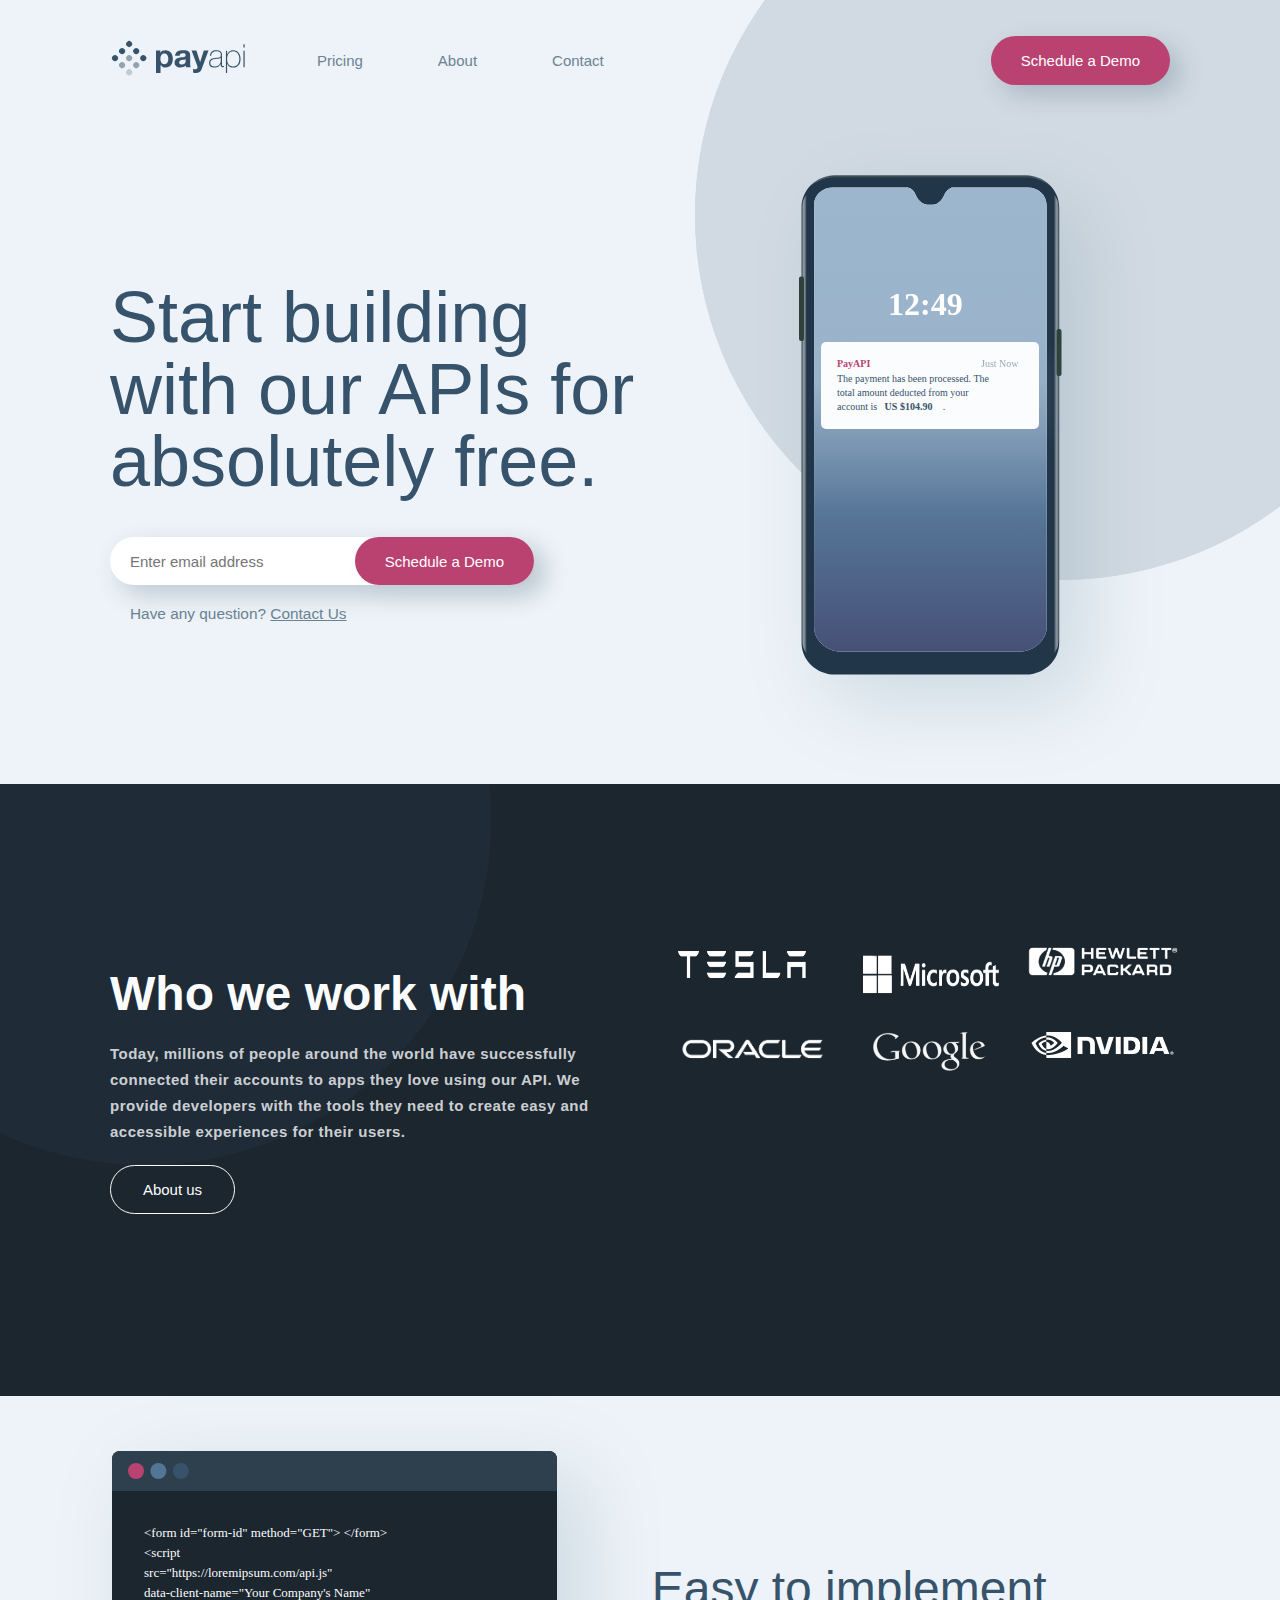
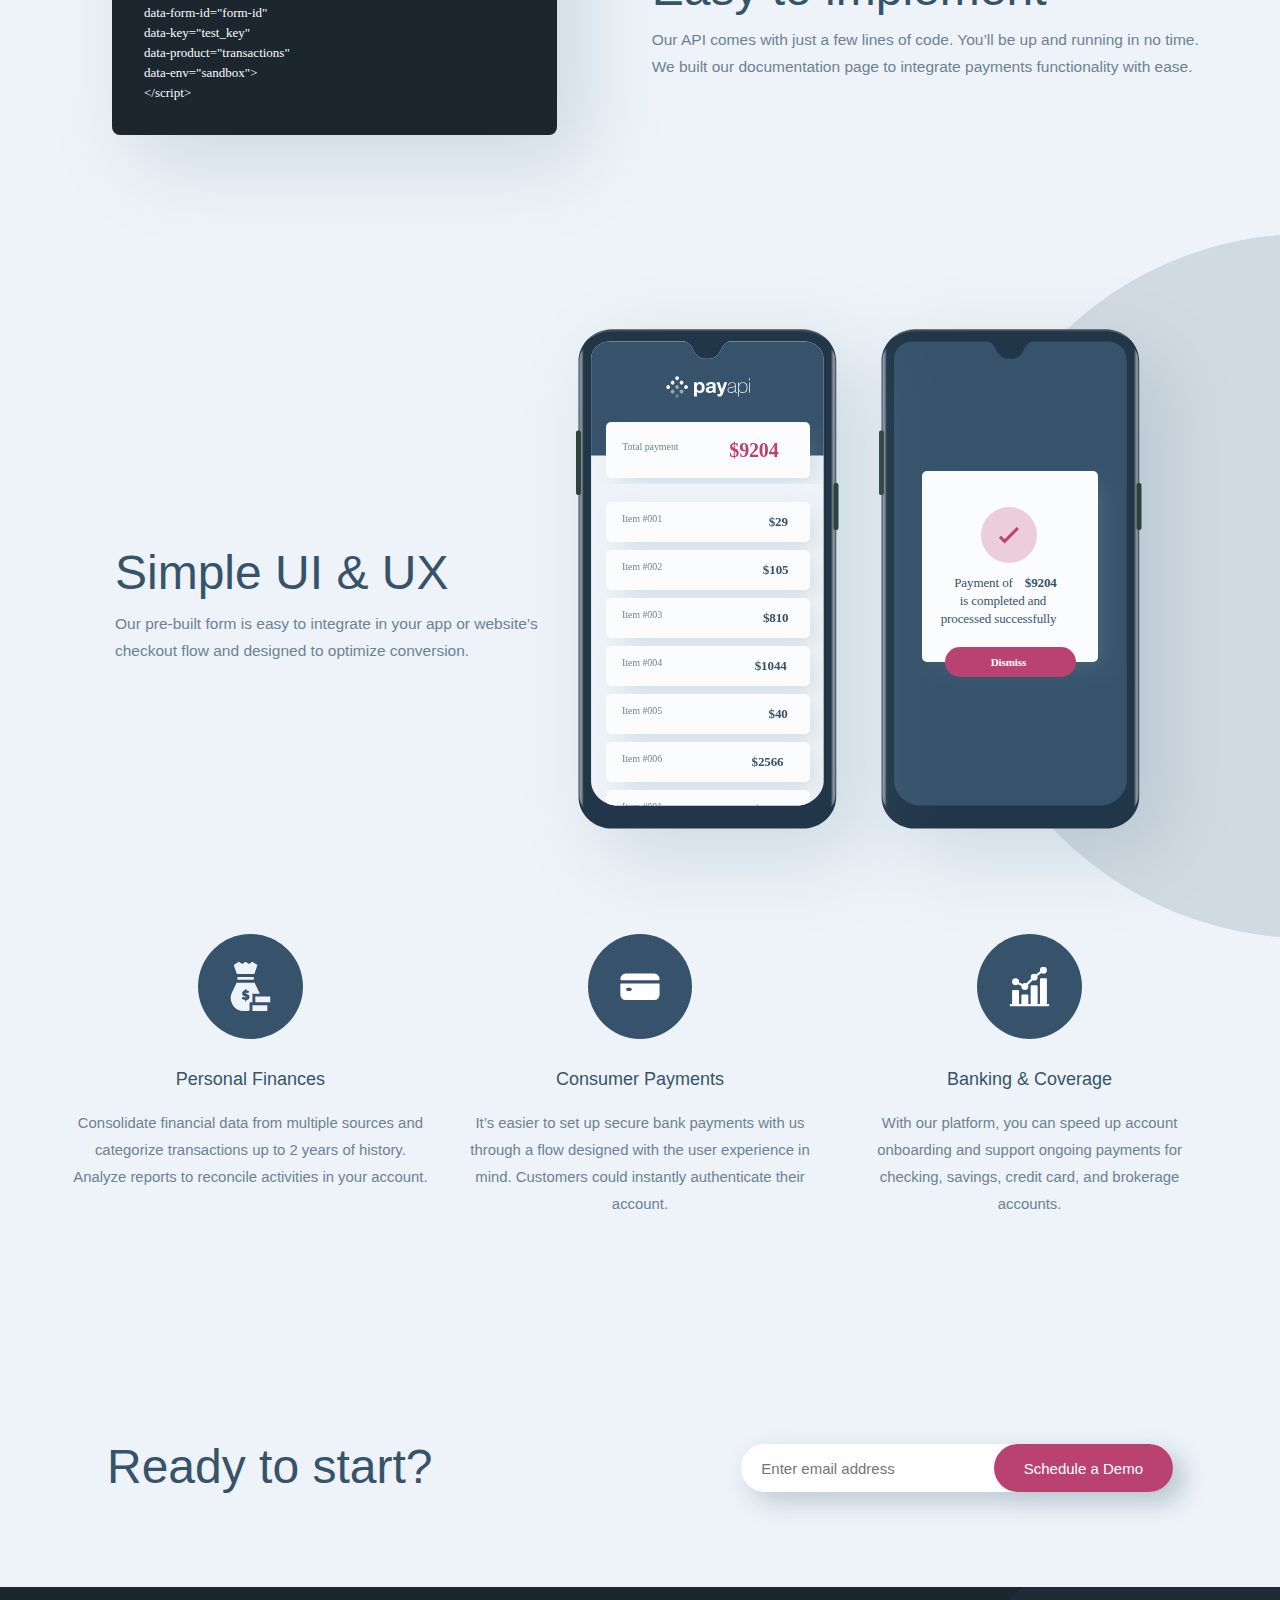
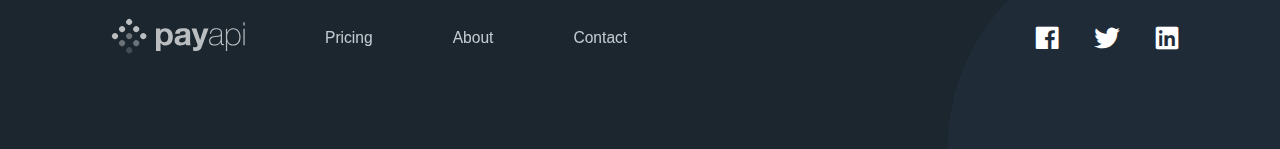
==== index.html @ f2920b6e "first commit" ====
<!DOCTYPE html>
<html lang="en">

<head>
    <meta charset="UTF-8">
    <meta http-equiv="X-UA-Compatible" content="IE=edge">
    <meta name="viewport" content="width=device-width, initial-scale=1.0">
    <title>PayApi</title>
    <link rel="stylesheet" href="./css/style.css">
    <link rel="stylesheet" href="./fonts/remixicon.css">
</head>

<body>

    <div class="page">

        <div class="over">
            <div id="overlay" class="overlay">
            </div>
        </div>
        <div class="s-hold">
            <div class="svg">
                <img src="./images/bg-pattern-circle.svg" alt="circle">
            </div>
        </div>


        <!-- ============================ -->
        <!-- ======= Mobile- nav ======== -->
        <!-- ============================ -->
        <div class="mobile-nav">
            <div class="logo">
                <a href="#a"><img src="./images/logo.svg" alt="logo"></a>
            </div>
            <i id="s-menu" class="ri ri-menu-line"></i>
        </div>

        <!-- ======= Side-bar ======== -->
        <div id="sbar" class="side-bar">
            <div class="s-hold">
                <div class="svg">
                    <img src="./images/bg-pattern-circle.svg" alt="circle">
                </div>
            </div>
            <div class="close">
                <i id="hide-menu" class="ri-close-line xx"></i>
            </div>
            <hr>
            <ul>
                <a href="./pricing.html">
                    <li>Pricing</li>
                </a>
                <a href="#a">
                    <li>About</li>
                </a>
                <a href="#a">
                    <li>Contact</li>
                </a>
            </ul>
            <div class="btn">
                <button>Schedule a Demo</button>
            </div>
        </div>


        <!-- ============================= -->
        <!-- ======= Desktop-nav  ======== -->
        <!-- ============================= -->
        <nav>
            <div class="nav-left">
                <div class="logo">
                    <a href="#a"><img src="./images/logo.svg" alt="logo"></a>
                </div>
                <ul>
                    <a href="./pricing.html">
                        <li>Pricing</li>
                    </a>
                    <a href="./about us.html">
                        <li>About</li>
                    </a>
                    <a href="#a">
                        <li>Contact</li>
                    </a>
                </ul>
            </div>
            <div class="nav-right">
                <button>Schedule a Demo</button>
            </div>
        </nav>


        <!-- ===================== -->
        <!-- ======= Hero ======== -->
        <!-- ===================== -->
        <div class="hero">
            <div class="hero-left">
                <h4>
                    Start building with our APIs for absolutely free.
                </h4>
                <div class="bottom">
                    <input type="email" placeholder="Enter email address">
                    <button>Schedule a Demo</button>
                </div>
                <div class="qq">
                    <p>Have any question? <a href="#a"><span>Contact Us</span></a></p>
                </div>
            </div>
            <div class="hero-right">
                <img src="./images/illustration-phone-mockup.svg" alt="">
            </div>
        </div>


        <!-- ======================== -->
        <!-- ======== Banner ======== -->
        <!-- ======================== -->
        <div class="banner">
            <img class="img" src="./images/bg-pattern-circle.svg" alt="circle">
            <div class="ban">
                <!-- ======== Banner-Left ======= -->
                <div class="banner-left">
                    <div class="text-hold">
                        <h3>Who we work with</h3>
                        <p>Today, millions of people around the world have successfully
                            connected their accounts to apps they love using our API. We
                            provide developers with the tools they need to create easy and
                            accessible experiences for their users.
                        </p>
                    </div>
                    <button>About us</button>
                </div>
                <!-- ====== Banner-Right ====== -->
                <div class="banner-right">
                    <div class="brands">
                        <div class="item">
                            <img class="tes" src="./images/tesla-9-logo-black-and-white.png" alt="">
                        </div>
                        <div class="item">
                            <img class="micro" src="./images/logo_microsoft_weiss.png" alt="">
                        </div>
                        <div class="item">
                            <img class="hp" src="./images/hp.png" width="100%" alt="">
                        </div>
                        <div class="item">
                            <img src="./images/oracle-logo.png" width="100%" alt="">
                        </div>
                        <div class="item">
                            <img class="google" src="./images/Transparent_google_logo_(2011-2015).png" alt="">
                        </div>
                        <div class="item">
                            <img class="niv" src="./images/nvidia-transparente-1.png" width="100%" alt="">
                        </div>
                    </div>
                </div>
            </div>
        </div>


        <!-- ===================== -->
        <!-- ======= Using ======= -->
        <!-- ===================== -->
        <div class="using">
            <div class="using-left">
                <img src="./images/illustration-easy-to-implement.svg" alt="">
            </div>
            <div class="using-right">
                <h1>Easy to implement</h1>
                <p>
                    Our API comes with just a few lines of code. You’ll be up and
                    running in no time. We built our documentation page to integrate
                    payments functionality with ease.
                </p>
            </div>
        </div>


        <!-- ======================= -->
        <!-- ======= Using2 ======== -->
        <!-- ======================= -->
        <div class="using2">
            <div class="flex">
                <div class="using-left">
                    <h1>Simple UI & UX</h1>
                    <p>
                        Our pre-built form is easy to integrate in your app or website’s checkout flow and designed to
                        optimize conversion.
                    </p>
                </div>
                <div class="using-right">
                    <img src="./images/illustration-simple-ui.svg" alt="">
                </div>
            </div>
            <img class="ssvg" src="./images/bg-pattern-circle.svg" alt="">
        </div>


        <!-- ========================== -->
        <!-- ========= Offers ========= -->
        <!-- ========================== -->
        <div class="offers">
            <div class="items">
                <div class="img-hold">
                    <img src="./images/icon-personal-finances.svg" alt="">
                </div>
                <div class="text-hold">
                    <h4>Personal Finances</h4>
                    <p>Consolidate financial data from multiple sources and categorize transactions up to 2 years of
                        history. Analyze reports to reconcile activities in your account.</p>
                </div>
            </div>
            <div class="items">
                <div class="img-hold">
                    <img src="./images/icon-consumer-payments.svg" alt="">
                </div>
                <div class="text-hold">
                    <h4>Consumer Payments</h4>
                    <p>It’s easier to set up secure bank payments with us through a flow designed with the user
                        experience in mind. Customers could instantly authenticate their account.</p>
                </div>
            </div>
            <div class="items">
                <div class="img-hold">
                    <img src="./images/icon-banking-and-coverage.svg" alt="">
                </div>
                <div class="text-hold">
                    <h4>Banking & Coverage</h4>
                    <p>With our platform, you can speed up account onboarding and support ongoing payments for checking,
                        savings, credit card, and brokerage accounts.</p>
                </div>
            </div>
        </div>


        <!-- ========================== -->
        <!-- ========= Botom ========= -->
        <!-- ========================== -->
        <div class="botom">
            <div class="items1">
                <h1>Ready to start?</h1>
            </div>
            <div class="items2">
                <div class="bottom">
                    <input type="email" placeholder="Enter email address">
                    <button>Schedule a Demo</button>
                </div>
            </div>
        </div>


        <!-- ========================== -->
        <!-- ========= Footer ========= -->
        <!-- ========================== -->
        <footer>
            <div class="flex">
                <div class="footer-left">
                    <div class="logo">
                        <a href="#a"><img src="./images/logo.svg" alt="logo"></a>
                    </div>
                    <ul>
                        <a href="#a">
                            <li>Pricing</li>
                        </a>
                        <a href="#a">
                            <li>About</li>
                        </a>
                        <a href="#a">
                            <li>Contact</li>
                        </a>
                    </ul>
                </div>
                <div class="footer-right">
                    <i class="ri-facebook-box-fill"></i>
                    <i class="ri-twitter-fill"></i>
                    <i class="ri-linkedin-box-fill"></i>
                </div>
            </div>
            <img class="sssvg" src="./images/bg-pattern-circle.svg" alt="">
        </footer>
    </div>

    <script src="./js/script.js"></script>
</body>

</html>
---- css/style.css ----
@font-face {
    font-family: 'Poppins-Regular.ttf';
    src: url(../google_fonts/Poppins-Regular.ttf);
}

*{
    margin: 0;
    padding: 0;
    box-sizing: border-box;
}

body{
    background-color: #EDF3F8;
}
.page{
    overflow: hidden;
}

/* ======================== */
/* ========== Nav ========= */
/* ======================== */
nav{
    background: transparent;
    height: 7vh;
    width: 100%;
    display: flex;
    justify-content: space-between;
    align-items: center;
    padding: 60px 110px;
}
nav .nav-left{
    display: flex;
    gap: 4.5em;
    align-items: center;
}
nav .nav-left ul{
    display: flex;
    gap: 5em;
    align-items: center;
    list-style: none;
    font-family: sans-serif;
    font-size: 15px;
    font-weight: 400;
}
nav .nav-left ul a{
    text-decoration: none;
    color: #6c8294;
}
nav .nav-left ul a:hover{
    color: #36536b;
}
nav .nav-right button{
    width: 100%;
    padding: 16px 30px;
    font-family: Arial;
    font-size: 15px;
    font-weight: 400;
    color: white;
    background-color: #ba4270;
    border: 0;
    outline: 0;
    border-radius: 50px;
    box-shadow: 10px 10px 25px rgba(54, 83, 107, .25);
}
nav .nav-right button:hover{
    background: #da6d97;
}
.s-hold{
    overflow: hidden;
    width: 100%;
    height: auto;
    position: absolute;
    z-index: -1;
    right: 0;
}
.svg{
    z-index: -1;
    right: 0;
    display: flex;
    justify-content: center;
}
.svg img{
    width: 57%;
    position: relative;
    top: -150px;
    right: -420px;
}


/* ======================== */
/* ========= Hero ========= */
/* ======================== */
.hero{
    padding: 0px 110px;
    display: flex;
    justify-content: space-between;
    align-items: center;
}
.hero-left{
    width: 50%;
}
.hero-left h4{
    font-family: sans-serif;
    font-size: 72px;
    line-height: 72px;
    font-weight: 400;
    color: #36536b;
}
.hero-left .bottom{
    width: 80%;
    position: relative;
    margin-top: 40px;
    margin-bottom: 20px;
} 
.hero-left .bottom input{
    width: 100%;
    padding: 15.5px;
    padding-left: 20px;
    border-radius: 30px;
    font-size: 15px;
    outline: 0;
    border: 0;
    color: #36536b;
    box-shadow: 10px 10px 25px rgba(54, 83, 107, .25);
}
.hero-left .bottom button{
    position: absolute;
    right: 0;
    border-radius: 30px;
    padding: 15.5px 30px;
    font-family: Arial;
    font-size: 15px;
    font-weight: 400;
    color: white;
    background-color: #ba4270;
    border: 0;
    outline: 0;
    border-radius: 50px;
    box-shadow: 10px 10px 25px rgba(54, 83, 107, 0.055);
}
.hero-left .bottom button:hover{
    background: #da6d97;
}
.hero-left p{
    font-family: sans-serif;
    font-size: 15.4px;
    font-weight: 400;
    color: #6c8294;
    margin-left: 20px;
}
.hero-left a{
    color: #6c8294;
}
.hero-left a:hover{
    color: #36536b;
}
.hero-right{
    width: 40%;
}


/* ======================== */
/* ======== Banner ======== */
/* ======================== */
.banner{
    width: 100%;
    height: 68vh;
    background-color: #1b262f;
    margin-bottom: 30px;
    overflow: hidden;
    position: relative;
}
.banner .svg2{
    z-index: -1;
    left: 0;
    width: 100%;
    height: 100%;
}
.banner  .img{
    width: 54%;
    position: absolute;
    z-index: 3;
    top: -310px;
    left: -200px;
}
.ban{
    z-index: 999;
    width: 100%;
    height: 68vh;
    display: flex;
    justify-content: space-between;
}
.ban .banner-left{
    width: 47%;
    height: 100%;
    display: flex;
    flex-direction: column;
    justify-content: center;
    padding-left: 110px;
    position: relative;
    z-index: 10;
}
.ban .banner-left h3{
    font-size: 48px;
    font-weight: 700;
    color: #fbfcfe;
    font-family: sans-serif;
    margin-bottom: 20px;
}
.ban .banner-left p {
    font-family: sans-serif;
    font-weight: 550;
    font-size: 15px;
    color: #fbfcfecc;
    line-height: 26px;
    letter-spacing: 0.5px;
    margin-bottom: 20px;
}
.ban .banner-left button{
    padding: 15px 24px;
    width: 125px;
    border: 0;
    outline: 0;
    border-radius: 50px;
    background: transparent;
    border: 1px solid  #fbfcfe;
    font-family: Arial;
    font-size: 15px;
    font-weight: 400;
    color: #fbfcfe;
}
.ban .banner-left button:hover{
    background-color: #fbfcfe;
    color: black;
}
.banner-right{
    width: 47%;
    height: 100%;
    padding-right: 100px;
    padding-top: 160px;
}
.banner-right .brands{
    height: auto;
    width: 100%;
    display: flex;
    flex-wrap: wrap;
    gap: 1.5em;
}
.banner-right .brands .item{
    width: 30%;
    height: 6vh;
    margin-bottom: 10px;
    overflow: hidden;
    pointer-events: none;
}
.tes{
    width:  85%;
    height: 50%;
    margin-top: 7px;
}
.micro{
    margin-top: -20px;
    margin-left: -5px;
    width: 110%;
    height: 190%;
}
.google{
    margin-left: 20px;
    width: 75%;
}
.niv{
    margin-top: -23px;
}
.hp{
    margin-top: 2px;
}


/* ======================== */
/* ======== Using ========= */
/* ======================== */
.using{
    width: 100%;
    height: auto;
    padding: 0px 57px;
    display: flex;
    justify-content: space-between;
    margin-top: -30px;
}
.using-left{
    width: 47%;
}
.using-right{
    width: 49%;
    display: flex;
    flex-direction: column;
    justify-content: center;
    align-items: flex-start;
}
.using-right h1{
    font-family: sans-serif;
    font-size: 48px;
    font-weight: 350;
    color: #36536b;
    margin-bottom: 10px;
}
.using-right p{
    font-family: sans-serif;
    font-size: 15.5px;
    font-weight: 400;
    color: #6c8294;
    line-height: 27px;
}


/* ======================== */
/* ======== Using2 ======== */
/* ======================== */
.using2{
    width: 100%;
    height: auto;
    padding: 0px 57px;
    padding-right: 120px;
    margin-top: 30px;
    position: relative;
    z-index: -3;
}
.using2 .flex{
    display: flex;
    justify-content: space-between;
}
.using2 .using-right{
    width: 55%;
}
.using2 .using-left{
    width: 45%;
    padding-left:58px;
    display: flex;
    flex-direction: column;
    justify-content: center;
    align-items: flex-start;
}
.using2 .using-left h1{
    font-family: sans-serif;
    font-size: 48px;
    font-weight: 350;
    color: #36536b;
    margin-bottom: 10px;
}
.using2 .using-left p{
    font-family: sans-serif;
    font-size: 15.5px;
    font-weight: 400;
    color: #6c8294;
    line-height: 27px;
}
.using2 .using-right img{
    position: relative;
    left: -30px;
}
.ssvg{
    position: absolute;
    z-index:-2;
    width: 55%;
    top: -40px;
    right: -380px;
    overflow: hidden;
}


/* ======================== */
/* ======== Offers ======== */
/* ======================== */
.offers{
    width: 100%;
    display: flex;
    justify-content: space-between;
    height: auto;
    padding-left: 70px;
    padding-right: 70px;
    gap: 1.8em;
}
.offers .items{
    width: 40%;
    height: 50vh;
}
.offers .items .img-hold{
    width: 100%;
    display: flex;
    justify-content: center;
}
.offers .items .img-hold img{
    width: 29%;
}
.offers .items .text-hold{
    text-align: center;
    margin-top: 30px;
}
.offers .items .text-hold h4{
    font-family: sans-serif;
    font-size: 18px;
    font-weight: 400;
    color: #36536b;
    margin-bottom: 20px;
}
.offers .items .text-hold p{
    font-family: sans-serif;
    font-size: 14.9px;
    font-weight: 500;
    line-height: 27px;
    color: #6c8294;
}


/* ======================== */
/* ======== Botom ========= */
/* ======================== */
.botom{
    width: 100%;
    padding: 20px 107px;
    height: auto;
    display: flex;
    justify-content: space-between;
}
.botom .items1{
    padding-top: 35px;
    width: 45%;
}
.botom .items2{
    display: flex;
    justify-content: right;
    width: 45%;
}
.botom .items1 h1{
    font-family: sans-serif;
    font-size: 48px;
    font-weight: 350;
    color: #36536b;
}

.botom .bottom input{
    width: 100%;
    padding: 15.5px;
    padding-left: 20px;
    border-radius: 30px;
    font-size: 15px;
    outline: 0;
    border: 0;
    color: #36536b;
    box-shadow: 10px 10px 25px rgba(54, 83, 107, .25);
}
.botom .bottom button{
    position: absolute;
    right: 0;
    padding: 15.5px 30px;
    border-radius: 30px;
    font-family: Arial;
    font-size: 15px;
    font-weight: 400;
    color: white;
    background-color: #ba4270;
    border: 0;
    outline: 0;
    border-radius: 50px;
    box-shadow: 10px 10px 25px rgba(54, 83, 107, 0.055);
}
.botom .bottom button:hover{
    background: #da6d97;
}

.botom .bottom{
    width: 90%;
    position: relative;
    margin-top: 40px;
    margin-bottom: 20px;
} 


/* ======================== */
/* ======== Footer ======== */
/* ======================== */
footer{
    width: 100%;
    height: 18vh;
    background-color: #1b262f;
    margin-top: 55px;
    padding: 30px 110px;
    position: relative;
    overflow: hidden;
}
footer .flex{
    display: flex;
    align-items: center;
    justify-content: space-between;
}
.footer-left{
    display: flex;
    align-items: center;
    gap: 5em;
}
.footer-left ul{
    display: flex;
    list-style: none;
    gap: 5em;
}
.footer-left ul a{
    text-decoration: none;
    color: #EDF3F8;
    opacity: .8;
    font-family: sans-serif;
    font-weight: 400;
    font-size: 15.6px;
}
.footer-left ul a:hover{
    opacity: .99;
}
.footer-left .logo img {
    filter: brightness(800%);
    opacity: .7;
}
.footer-left .logo img:hover{
    opacity: .88;
}
.footer-right{
    width: 30%;
    height: 100%;
    font-size: 30px;
    color: white;
    position: relative;
    z-index: 99;
    left: 180px;
    display: flex;
    gap: 1em;
}
.footer-right i:hover{
    color: #da6d97;
}
footer .sssvg{
    width: 33%;
    position: absolute;
    right: -90px;
    top: -50px;
}
.mobile-nav{
    display: none;
}
.side-bar{
    display: none;
}
.over{
    display: none;
}
.overlay{
    position: absolute;
    z-index: 1000;
    height: 490vh;
    width: 100%;
    background-color: black;
    opacity: 0.2;
}


/* ============================== */
/* ======== pricing css ======== */
/* ============================== */

.pricing .svg img{
    top: -600px;
    right: -520px;
}

.mains-top{
    width: 100%;
    height: 95vh;
    /* background-color: red; */
    margin-top: 10px;
    margin-bottom: 20px;
}
.mains-top .wraps{
    /* background-color: yellow; */
    width: 82.5%;
    height: 100vh;
    margin: auto;
}
.mains-top .wraps .text-hold{
    text-align: center;
    padding-top: 20px;
    line-height: 40px;
}
.mains-top .wraps .text-hold p{
    font-family: 'Poppins-Regular.ttf';
    font-weight: 600;
}
.mains-top .wraps .text-hold h3{
    font-family: 'Poppins-Regular.ttf';
    font-size: 35px;
    color: #344857;
    font-weight: 300;
}
.mains-top .wraps .item-hold{
    /* background-color: green; */
    width: 100%;
    height: 60vh;
    margin-top: 60px;
    display: flex;
    flex-wrap: wrap;
    gap: 1em;
    justify-content: space-between;
}
.mains-top .wraps .item-hold .item{
    /* background-color: yellow; */
    width: 22%;
    height: 46%;
    margin-bottom: 30px;
}
.mains-top .wraps .item-hold .item .top{
    /* background-color: #6e96b6; */
    width: 100%;
    height: 50%;
    /* padding-top: 20px; */
}
.mains-top .wraps .item-hold .item .top .icon{
    background-color: #36536B;
    width: 100px;
    height: 80px;
    margin: auto;
    display: flex;
    justify-content: center;
    align-items: center;
    border-radius: 15px;
}
.mains-top .wraps .item-hold .item .top .icon .bee{
    font-size: 42px;
    /* color: #f0a1bf; */
    color: rgb(230, 228, 228);
}
.mains-top .wraps .item-hold .item .bot{
    /* background-color: #166eb6; */
    width: 100%;
    height: 50%;
    padding-top: 7px;
    color: #1b262f;
}
.mains-top .wraps .item-hold .item .bot h4{
    font-family: 'Poppins-Regular.ttf';
    font-weight: 600;
    text-align: center;
    letter-spacing: 1px;
}
.mains-top .wraps .item-hold .item .bot p{
    font-family: Arial;
    font-weight: 300;
    text-align: center;
    margin-top: 5px;
    font-size: 15px;
    color: #6c8294;
    line-height: 21px;
}


.main{
    overflow: hidden;
    width: 100%;
    height: 60vh;
    background-color: #1b262f;
    position: relative;
    margin-bottom: 30px;
}

.main .top .content-hold .p1{
    text-align: center;
    font-family: Arial;
    font-size: 20px;
    color: rgba(255, 255, 255, 0.795);
    letter-spacing: 1px;
    margin-bottom: 20px;
}

.main .circle{
    background-color: #da6d973a;
    width: 400px;
    height: 400px;
    border-radius: 100%;
    position: absolute;
    z-index: 5;
    left: -70px;
    top: -250px;
    animation: move 3s ease-in-out;
    animation-iteration-count: infinite;
}
@keyframes move {
    0%{
        left: -75px;
    }
    50%{
        left: -35px;
    }
    100%{
        left: -75px;
    }

}
.main .circle2{
    background-color: #da6d973a;
    width: 400px;
    height: 400px;
    border-radius: 100%;
    position: absolute;
    z-index: 5;
    right: -70px;
    top: 250px;
    animation: move2 3s ease-in-out;
    animation-iteration-count: infinite;
}
@keyframes move2 {
    0%{
        right: -75px;
    }
    50%{
        right: -35px;
    }
    100%{
        right: -75px;
    }

}
.main .top{
    width: 100%;
    position: absolute;
    z-index: 100;
    padding-top: 55px;
}
.main .content-hold{
    text-align: center;
}
.main .content-hold h1{
    font-family: 'Poppins-Regular.ttf';
    font-size: 45px;
    color: white;
    letter-spacing: 2px;
}
.main .content-hold h1 span{
    color: #ba4270;
}
.main .content-hold .p{
    margin-top: 10px;
}
.main .content-hold .p p{
    font-size: 14px;
    line-height: 25px;
    letter-spacing: 0.5px;
    color: rgb(201, 200, 200);
    font-family: 'Poppins-Regular.ttf';
}

.main .content-hold  .span{
    position: relative;
    top: 35px;
    text-align: center;
    font-family: 'Poppins-Regular.ttf';
    background-color: #36536b;
    padding: 10px 20px;
    border-radius: 15px;
    color: white;
    font-size: 14px;
    transition: 0.3s ease-in-out;
}
.main .content-hold .span:hover{
    cursor: pointer;
    background-color: #36536bcc;
    box-shadow: 2px 2px 5px #ba427044;
    top: 28px;
}

.price{
    margin-top: 40px;
}
.price h2{
    text-align: center;
    font-size: 19px;
    font-family: 'Poppins-Regular.ttf';
    color: black;
}
.price .h1{
    margin-top: 15px;
}
.price h1{
    text-align: center;
    font-family: 'Poppins-Regular.ttf';
    font-size: 35px;
    font-weight: 500;
    color: #36536b;
    letter-spacing: 1px;
}
.price .toggle{
    /* background-color: red; */
    width: 100%;
    height: 12vh;
    margin-top: 30px;
    /* position: relative; */
}
.price .toggle .btn{
    width: 20%;
    height: 7.5vh;
    border-radius: 30px;
    background-color: #36536b2d;
    margin: auto;
    box-shadow: inset 1px 3px 2px 2px rgba(100, 100, 100, 0.116),
    inset -2px -5px 2px -2px rgba(0, 0, 0, 0.116);
    position: relative;
}
.price .toggle .movement{
    position: absolute;
    left: 0;
    padding: 10px 37px;
    border-radius: 30px;
    outline: none;
    border: 0;
    background-color: #da6d97;
    font-family: "Poppins-Regular.ttf";
    font-weight: 600;
    letter-spacing: 0.8px;
    margin: 5px;
    color: rgb(240, 240, 240);
    transform: translateX(0%);
    transition: all 0.5s ease-in-out;
    box-shadow: inset 1px 3px 2px 2px #f07aa7e3,
    inset -2px -5px 2px -2px rgba(0, 0, 0, 0.158);
}
.price .toggle .colorchange{
    background-color: #1b262f;
    box-shadow: inset 1px 3px 2px 2px #344857,
    inset -2px -5px 2px -2px rgba(54, 54, 54, 0.76);
}
.price .toggle .rightbtn{
    transform: translateX(100%);
    transition: all 0.5s ease-in-out;
}
.price .bb{
    display: flex;
}
.price .toggle .btn .button{
    padding: 13px 37px;
    border-radius: 30px;
    outline: none;
    border: 0;
    margin: 2px;
    background-color: transparent;
    font-family: "Poppins-Regular.ttf";
    font-weight: 600;
    letter-spacing: 0.8px;
}


.con{
    /* background-color: red; */
    width: 100%;
    height: 75vh;
    margin-top: 50px;
}
.con .wrapper{
    /* background-color: green; */
    width: 85%;
    height: 75vh;
    margin: auto;
    display: flex;
    justify-content: space-between;
    /* position: relative; */
}
.con .wrapper .card{
    width: 30%;
    height:68vh;
    /* background-color: red; */
    position: relative;
    transform-style: preserve-3d;
    transition: all 0.5s ease-in-out;
}

.con .wrapper .front{
    background-color: #EDF3F8;
    width: 100%;
    height:68vh;
    padding: 0px 30px;
    border-radius: 10px;
    border: 2px solid #1b262f;
    box-shadow: 2px 5px 20px #1b262f88;
    transition: all 0.4s ease-in-out;
    position: absolute;
    backface-visibility: hidden;
}
.con .wrapper .back{
    background-color: #1b262f;
    border: 2px solid #da6d97;
    transform: rotateY(180deg);
    backface-visibility: hidden;
}
.con .wrapper .back .top span{
    background-color: rgb(240, 238, 238);
    border: 2px solid #da6d97;
}

.con .wrapper .front:hover{
    margin-top: -15px;
    box-shadow: 2px 5px 25px #da6d97;
}
.con .wrapper .back:hover{
    box-shadow: 2px 5px 25px #36495a;
}
.con .wrapper .front .top{
    display: flex;
    justify-content: center;
    margin-top: -18px;
}
.con .wrapper .front .top span{
    padding: 8px 27px;
    border-radius: 10px;
    font-family: 'Poppins-Regular.ttf';
    font-size: 14px;
    color: black;
    box-shadow: 2px 2px 2px #36536b28;
    font-weight: 600;
}
.con .wrapper .fr .top span{
    background-color: #EDF3F8;
    border: 2px solid #1b262f;
}
.con .wrapper .front h5{
    text-align: center;
    margin-top: 18px;
    font-family: 'Poppins-Regular.ttf';
    font-size: 20px;
    letter-spacing: 1px;
    color: #ba4270;
}
.con .wrapper .back h5{
    color: #df779f;
}
.con .wrapper .front .amount{
    text-align: center;
}
.con .wrapper .front .amount .main-price{
    font-family: 'Poppins-Regular.ttf';
    font-size: 25px;
    position: relative;
    top: 3px;
    color: #36536b;
    font-weight: 300;
    letter-spacing: 2px;
}
.con .wrapper .back .amount .main-price{
    color: white;
}
.con .wrapper .front .amount .mini-price{
    font-family: 'Poppins-Regular.ttf';
    font-size: 15px;
    color: rgb(153, 153, 153);
}
.con .wrapper .front .amount .mini-price span{
    font-size: 12px;
}
.con .wrapper .front .details{
    text-align: center;
    margin-top: 15px;
    margin-bottom: 10px;
}
.con .wrapper .front .details p{
    font-family: 'Poppins-Regular.ttf';
    font-size: 13px;
    color: #36536b;
}
.con .wrapper .back .details p{
    color: rgb(204, 204, 204);
}
.con .wrapper .front .features{
    width: 100%;
    height: 23vh;
    margin-top: 20px;
    display: flex;
    flex-direction: column;
    gap: 1em;
}
.con .wrapper .front .features .circle{
    width: 15px;
    height: 15px;
    /* background-color: rgba(112, 112, 112, 0.308); */
    background-color: #ba427041;
    border-radius: 50%;
    display: flex;
    align-items: center;
    justify-content: center;
}
.con .wrapper .back .features .circle{
    background-color: #b96587;
}
.con .wrapper .front .features .change1{
    background-color: rgba(145, 145, 145, 0.219);
}
.con .wrapper .front .features .circle .chk{
    font-size: 10px;
    font-weight: 200;
    position: relative;
    top: -1px;
    color: #ba4270;
}
.con .wrapper .back .features .circle .chk{
    color: white;
}
.con .wrapper .front .features .circle .chk2{
    font-size: 10px;
    font-weight: 200;
    position: relative;
    top: -1px;
    color: rgb(145, 145, 145);
}
.con .wrapper .back .features .circle .chk2{
    color: rgb(160, 159, 159);
}
.con .wrapper .front .features .text-hold{
    font-family: 'Poppins-Regular.ttf';
    font-size: 13px;
    color: black;
    font-weight: 580;
    letter-spacing: 0.7px;
    position: relative;
    top: -3px;
}
.con .wrapper .back .features .text-hold{
    color: #e497b5;
}
.con .wrapper .front .features .text-hold1{
    font-family: 'Poppins-Regular.ttf';
    font-size: 14px;
    color: rgba(37, 37, 37, 0.582);
    font-weight: 580;
    letter-spacing: 0.7px;
    position: relative;
    top: -3px;
    text-decoration: line-through;
}
.con .wrapper .back .features .text-hold1{
    color: rgb(160, 159, 159);
    text-decoration: line-through;
}
.con .wrapper .front .features .wrap{
    display: flex;
    gap: 1em;
}
.con .wrapper .front .get-started{
    margin-top: 31px;
    display: flex;
    justify-content: center;
}
.con .wrapper .front .get-started button{
    padding: 12px 102px;
    border-radius: 30px;
    border: 0;
    outline: 0;
    background-color: #ba4270;
    color: white;
    font-family: 'Poppins-Regular.ttf';
    box-shadow: 2px 3px 4px #36536b44;
}
.con .wrapper .front .get-started button:hover{
    background-color: #da6d97;
}
.con .wrapper .back .get-started button{
    background-color: #da6d97;
    color: white;
    /* font-weight: 600; */
}

.try-free{
    width: 86%;
    height: 45vh;
    background-image: linear-gradient( rgba(0,0,0,0.3),rgba(0,0,0,0.3),rgba(0,0,0,0.3)), url(../images/b2.jpg);
    background-position: bottom left;
    background-color: red;
    margin: 30px auto;
    padding: 30px 0px;
    display: flex;
    flex-direction: column;
    align-items: center;
}
.try-free h1{
    text-align: center;
    font-family: 'Poppins-Regular.ttf';
    color: rgb(231, 229, 229);
    font-size: 35px;
    letter-spacing: 1.5px;
}

.try-free .bottom input{
    width: 100%;
    padding: 15.5px;
    padding-left: 20px;
    border-radius: 30px;
    font-size: 15px;
    outline: 0;
    border: 0;
    color: #36536b;
    background-color: rgb(231, 229, 229);
    box-shadow: 10px 10px 25px rgba(54, 83, 107, .25);
}
.try-free .bottom button{
    position: absolute;
    right: 0;
    padding: 15.5px 30px;
    border-radius: 30px;
    font-family: Arial;
    font-size: 15px;
    font-weight: 400;
    color: white;
    background-color: #ba4270;
    border: 0;
    outline: 0;
    border-radius: 50px;
    box-shadow: 10px 10px 25px rgba(54, 83, 107, 0.055);
}
.try-free .bottom button:hover{
    background: #da6d97;
}

.try-free .bottom{
    width: 48%;
    position: relative;
    margin-top: 40px;
    margin-bottom: 20px;
    margin-left: 6px;
    /* margin: 40px auto; */
    /* background-color: RED; */
}
.try-free span{
    color: #DA6D97;
}


/* ========================== */
/* ======== About Us ======== */
/* ========================== */

.about-us{
    width: 82.5%;
    margin: 30px auto;
    /* background-color: red; */
    height: auto;
}
.about-us .flex-hold{
    display: flex;
    justify-content: space-between;
}
.about-us .left{
    width: 45%;
    /* background-color: green; */
}
.about-us .left h1{
    font-family: 'Poppins-Regular.ttf';
    font-size: 38px;
    font-weight: 800;
    letter-spacing: 1px;
    color: #36495a;
}
.about-us .left span{
    color: rgb(94, 94, 94);
}
.about-us .right{
    width: 45%;
    /* background-color: green; */
    display: flex;
    align-items: flex-end;
    padding-bottom: 5px;
}
.about-us .right p{
    font-family: 'Poppins-Regular.ttf';
    color: #36495a;
    line-height: 34px;
}
 .abt-image{
    width: 100%;
    height: 70vh;
    background-color: red;
    margin-top: 60px;
    margin-bottom: 60px;
    background-image: linear-gradient(45deg, rgba(0,0,0,0.3), rgba(0,0,0,0.2), rgba(0,0,0,0.1)), url(../images/image-team-members.jpg);
}
.detail-hold{
    width: 82.5%;
    margin: 40px auto;
}
.detail{
    margin-top: 40px;
    width: 100%;
    height: auto;
    display: flex;
    justify-content: space-between;
}
.detail .left{
    width: 45%;
    background-color: green;
}
.detail .right{
    width: 45%;
    background-color: green;
}

/* ============================== */
/* ======== Mini-desktop ======== */
/* ============================== */
@media screen and (max-width: 1115px){
    nav{
        padding: 60px 30px;
    }
    .hero{
        padding: 0px 30px;
    }
    .svg img{
        top: -100px;
        right: -480px;
        width: 75%;
    }
    .ban .banner-left{
        padding-left: 30px;
    }
    .banner-right{
        padding-right: 30px;
    }
    .banner .img{
        width: 67%;
    }
    .using, .using2{
        padding: 0 30px;
    }
    .using .using-left img{
        margin-left: -55px;
    }
    .using .using-right{
        margin-left: 80px;
    }
    .using2 .using-left{
        margin-left: -48px;
    }
    .offers{
        padding: 0px 0px 10px 10px ;
        gap: 0.5em;
    }
    .offers .items{
        width: 46%;
        height: auto;
    }
    .offers .items .text-hold p{
        font-size: 14.8px;
        line-height: 25px;
    }
    .botom{
        padding: 0 15px;
    }
    .botom .items2{
        width: 47%;
    }
    .botom .items2 button{
        padding-left: 20px;
        padding-right: 20px;
    }
    footer{
        padding-left: 20px;
    }
    .pricing .svg img{
        top: -680px;
        right: -520px;
    }
    .pricing .mains-top .wraps{
        width: 95%;
        height: auto;
    }
    .price .toggle .btn{
        width: fit-content;
    }
    .con .wrapper{
        width: 94%;
    }
    .con .wrapper .front .get-started button{
        padding: 12px 73px;
    }
    .try-free{
        width: 94%;
        height: auto;
    }
}


/* ========================== */
/* ======== Ipad-Air ======== */
/* ========================== */
@media screen and (max-width: 1025px) {
    .page{
        height: auto;
    }
    .hero{
        flex-direction: column;
        height: auto;
        padding: 0px 10px;
    }
    .hero .hero-left{
        order: 2;
        width: 100%;
        margin-bottom: 45px;
    }
    .hero .hero-right{
        order: 1;
        width: 100%;
        display: flex;
        justify-content: center;
    }
    .hero-right img{
        width: 35%;
    }
    .s-hold{
        width: 120%;
    }
    .page .svg img{
        width: 110%;
        left: 80px;
        top: -600px;
    }
    .hero-left{
        width: 100%;
        padding: 0px 50px;
    }
    .hero-left h4{
        text-align: center;
        font-size: 47px;
    }
    .hero-left .bottom{
        width: 100%;
    }
    .hero-left .bottom input{
        padding: 15.5px 30px;
    }
    .hero-left .bottom button{
        padding: 15.5px 30px;
    }
    .hero-left .qq{
        text-align: center;
    }
    .banner{
        height: auto;
        padding-bottom: 40px;
    }
    .banner .ban{
        flex-wrap: wrap;
        height: auto;
        gap: 50px;
    }
     .ban .banner-left {
        width: 100%;
        height: auto;
        order: 2;
        align-items: center;
        text-align: center;
        padding: 0px 30px;
    }
    .banner .ban .banner-right {
        width: 100%;
        height: auto;
        order: 1;
        z-index: 999;
        width: 100%;
        margin: 40px auto;
        padding: 0px 30px;
        overflow: visible;
    }
    .banner .ban .banner-right .brands{
        padding-left: 60px;
        height: auto;
        overflow: visible;
    }
    .banner .ban .banner-right .brands .item{
        overflow: visible;
        width: 28%;
        height: fit-content;
    }
    .banner .ban .banner-right .brands .item .micro{
        width: 95%;
    }
    .offers{
        padding: 0 30px;
    }
    .using{
        width: 100%;
        flex-wrap: wrap;
        justify-content: center;
    }
    .using .using-left{
        width: 100%;
        margin: auto;
        display: flex;
        justify-content: center;
        align-items: center;
        padding-left: 105px;
    }
    .using .using-right{
        width: 100%;
        text-align: center;
        align-items: center;
        margin: 0px;
    }
    .using .using-right h1{
        font-size: 39px;
        font-weight: 300;
        margin-bottom: 20px;
    }
    .using2{
        margin-top: 20px;
        margin-bottom: 50px;
        padding: 0;
    }
    .using2 .ssvg{
        display: none;
    }
    .using2 .flex{
        width: 100%;
        padding: 0;
        flex-wrap: wrap;
        justify-content: center;
    }
    .using2 .using-right{
        width: 83%;
        margin: auto;
        display: flex;
        justify-content: center;
        align-items: center;
        padding-left: 90px;
    }
    .using2 .using-right img{
        width: 90%;
    }
    .using2 .using-left{
        width: 83%;
        text-align: center;
        align-items: center;
        justify-content: center;
        margin: auto;
        order: 2;
        padding: 0;
    }
    .using2 .using-left h1{
        font-size: 39px;
        font-weight: 300;
        margin-bottom: 20px;
    }
    .botom{
        flex-wrap: wrap;
        gap: 0;
    }
    .botom .items1{
        width: 100%;
        text-align: center;
    }
    .botom .items1 h1{
        font-size: 39px;
    }
    .botom .items2{
        width: 100%;
        margin: 0;
        display: flex;
        justify-content: center;
    }
    .botom .items2 input{
        padding: 15.5px;
    }
    .botom .items2 button{
        padding: 15.5px 30px;
        width: 35%;
    }
    footer{
        height: auto;
    }
    footer .flex{
        height: auto;
        display: flex;
        width: 100%;
        justify-content: space-between;
    }
    .footer-left{
        width: 80%;
    }
    .footer-left ul{
        gap: 3em;
    }
    .footer-right{
        width: 20%;
        position: relative;
        left: 65px;
    }
    footer .sssvg{
        width: 50%;
    }

    /* ============================== */
    /* ======== pricing css ======== */
    /* ============================== */
     .pricing{
        overflow: hidden;
     }
    .pricing .mains-top .wraps .item-hold{
        height: auto;
    }
    
    .pricing .mains-top{
        height: auto;
        margin-bottom: 20px;
    }
    .pricing .main{
        margin-bottom: 30px;
        max-height: 400px;
    }
    .price .toggle{
        /* background-color: yellow; */
        height: auto;
        width: 100%;
    }
    .price .toggle .btn{
        width: fit-content;
        height: auto;
        /* background-color: red; */
    }
    .price .bb{
        width: fit-content;
    }
    .con{
        /* height: auto; */
        /* background-color: blue; */
        min-height: 1530px;
        margin-top: 70px;
    }
    .con .wrapper{
        height: auto;
        /* background-color: brown; */
        flex-wrap: wrap;
        margin: auto;
    }
    .con .wrapper .card{
        width: 60%;
        margin: auto;
        max-height: 480px;
        /* background-color: red; */
        margin-bottom: 50px;
    }
    .con .wrapper .front{
        height: 95%;
        min-height: 450px;
    }
    .con .wrapper .front .features{
        height: fit-content;
    }
    .con .wrapper .front .get-started{
        margin-top: 15px;
    }
    .try-free .bottom{
        width: 60%;
    }
}

@media screen and (max-width: 768px){
    
}

/* ======================== */
/* ======== Mobile ======== */
/* ======================== */
@media screen and (max-width: 480px){
    nav{
        display: none;
    }
    .mobile-nav{
        padding: 30px 20px;
        display: flex;
        width: 100%;
        justify-content: space-between;
        align-items: center;
        /* position: absolute; */
    }
    .mobile-nav i{
        font-size: 28px;
    }
    .page .svg img{
        top: -340px;
    }
    .s-hold{
        width: 140%;
    }
    .hero{
        padding: 0;
    }
    .hero-left{
        width: 100%;
        padding: 0px 20px;
    }
    .hero-right{
        margin-left: 20px;
    }
    .hero-right img{
        width: 55%;
        margin-top: -2px;
    }
    .hero-left h4{
        font-size: 30px;
        line-height: 39px;
    }
    .hero-left .bottom{
        width: 100%;
        padding: 0;
        flex-wrap: wrap;
    }
    .hero-left .bottom input{
        width: 100%;
        margin-bottom: 20px;
        padding: 15.5px;
        font-size: 16px;
    }
    .hero-left .bottom button{
        width: 100%;
        padding: 15.5px;
        position: relative;
    }
    .banner{
        width: 100%;
    }
    .banner .ban .banner-right .brands{
        width: 100%;
        padding: 0px;
        padding-top: 30px;
    }
    .banner .ban .banner-right .brands .item{
        width: 45%;
    }
    .banner .img{
        width: 140%;
        left: -80px;
        top: -400px;
    }
    .banner .ban .banner-left{
        line-height: 40px;
    }
    .banner .ban .banner-left h3{
        font-size: 32px;
        font-weight: 100; 
    }
    .banner .ban .banner-left p{
        margin-top: 28px;
    }
    .banner .ban .banner-left button{
        margin-top: 20px;
    }
    .using .using-left{
        margin-top: 30px;
    }
    .using .using-left img{
        width: 170%;
        margin-left: -75px;
    }
    .using .using-right{
        min-height: 200px;
        justify-content: flex-start;
    }
    .using .using-right p{
        height: 30px;
    }
    .using2 .using-right img{
        width: 150%;
    }
    .offers{
        width: 100%;
        flex-wrap: wrap;
        gap: 3em;
        padding: 0px 20px;
    }
    .offers .items{
        width: 100%;
    }
    .offers .items .text-hold p{
        font-size: 15px;
        font-weight: 400;
    }
    .botom{
        padding: 0px;
    }
    .botom .items1{
        width: 100%;
        margin-bottom: -17px;
        margin-top: 50px;
    }
    .botom .items1 h1{
        font-size: 32px;
        font-weight: 200;
        text-align: center;
    }
    .botom .items2{
        width: 100%;
        padding: 0px;
    }
    .botom .items2 input{
        width: 100%;
        margin-bottom: 20px;
    }
    .botom .items2 button{
        width: 100%;
        position: relative;
    }
    footer{
        padding: 45px 0px;
        padding-bottom: 40px;
        height: auto;
    }
    footer .flex{
        width: 100%;
        padding: 0;
        flex-wrap: wrap;
    }
    .footer-left{
        width: 100%;
        flex-wrap: wrap;
        gap: 2em;
    }
    .footer-left .logo{
        width: 100%;
        display: flex;
        justify-content: center;
        margin-left: -15px;
    }
    .footer-left ul{
        width: 100%;
        align-items: center;
        flex-direction: column;
        /* margin-left: -10px; */
        gap: 2.5em;
        position: relative;
        z-index: 10000;
    }
    .footer-right{
        width: 100%;
        display: flex;
        justify-content: center;
        margin-left: -65px;
        margin-top: 20px;
    }
    footer .sssvg{
        width: 170%;
        top: 205px;
        left: -143px;
        z-index: 20;
    }
    .side-bar{
        position: fixed;
        width: 80%;
        z-index: 1000;
        background-color: #1b262f;
        right: -400px;
        height: 184vh;
        overflow: hidden;
        padding-top: 0;
        display: block;
        transition: 0.6s ease-in-out;
        top: 0;
    }
    .side-bar .svg{
        z-index: 2000;
        display: block;
        overflow: hidden;
    }
    .side-bar .svg img{
        z-index: 3000;
        width: 150%;
        top: -460px;
        left: -50px;
    }
    .close{
        width: 100%;
        font-size: 36px;
        color: white;
        display: flex;
        justify-content: flex-end;
        padding: 50px 20px 30px 0px;
    }
    .xx{
        font-weight: 100;
    }
    .side-bar hr{
        width: 93%;
        margin: auto;
    }
    .side-bar ul{
        margin-top: 30px;
        display: flex;
        flex-direction: column;
        align-items: center;
        list-style: none;
        font-family: sans-serif;
        font-size: 18px;
        font-weight: 400;
        gap: 2em;
    }
    .side-bar ul a{
        text-decoration: none;
        color: #edf3f8cb;
    }
    .btn{
        width: 100%;
        margin-top: 30px;
        display: flex;
        justify-content: center;
        padding-left: 8px;
    }
    .side-bar button{
        width: 65%;
        padding: 16px 30px;
        font-family: Arial;
        font-size: 15px;
        font-weight: 400;
        color: white;
        background-color: #ba4270;
        border: 0;
        outline: 0;
        border-radius: 50px;
        box-shadow: 10px 10px 25px rgba(54, 83, 107, .25);
    }
    .side-bar button:hover{
        background: #da6d97;
    }
    .over{
        display: block;
    }
    .overlay{
        display: none;
    }

    /* ============================== */
    /* ======== pricing css ======== */
    /* ============================== */

    .pricing .svg-des img{
        top: -300px;
        right: -270px;
    }
    .pricing .mains-top .wraps .item-hold{
        flex-wrap: wrap;
    }
    .pricing .mains-top .wraps .item-hold .item{
        width: 46%;
    }
    .mains-top .wraps .text-hold h3{
        font-size: 30px;
    }
    .main .top{
        padding-top: 30px;
    }
    .pricing .main .content-hold h1{
        font-size: 30px;
    }
    .pricing .main{
        max-height: 320px;
    }
    .main .circle{
        top: -340px;
    }
    .main .circle2{
        top: 260px;
    }
    .price .toggle .btn .button{
        padding: 13px 35px;
    }
    .con{
        min-height: 1550px;
    }
    .con .wrapper .card{
        width: 100%;
        max-height: 485px;
    }
    .con .wrapper .front .features .text-hold{
        font-size: 13px;
    }
    .con .wrapper .front{
        height: 95%;
        min-height: 450px;
    }
    .price h1{
        font-size: 30px;
    }
    .try-free h1{
        font-size: 30px;
    }
    .try-free .bottom{
        width: 95%;
    }
    .try-free .bottom  input{
        width: 100%;
        margin-bottom: 20px;
    }
    .try-free .bottom  button{
        width: 100%;
        position: relative;
    }
}
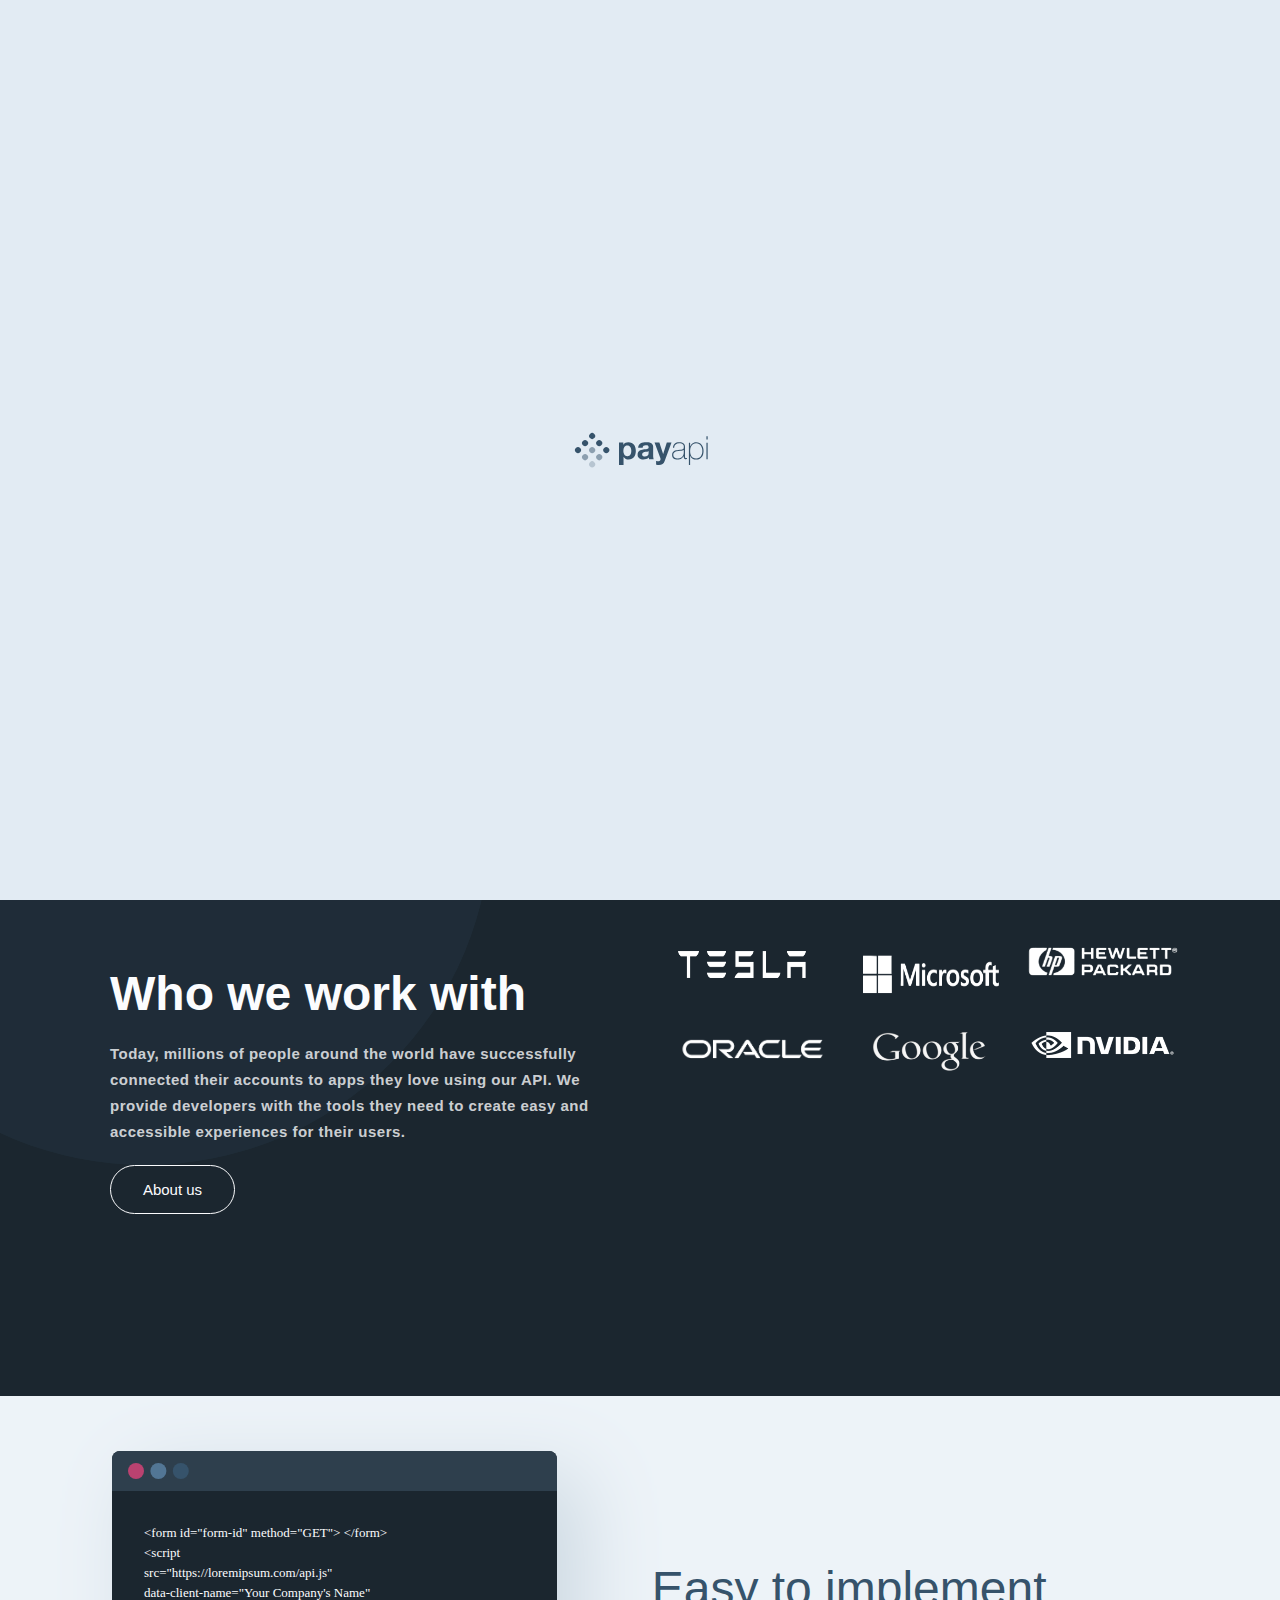
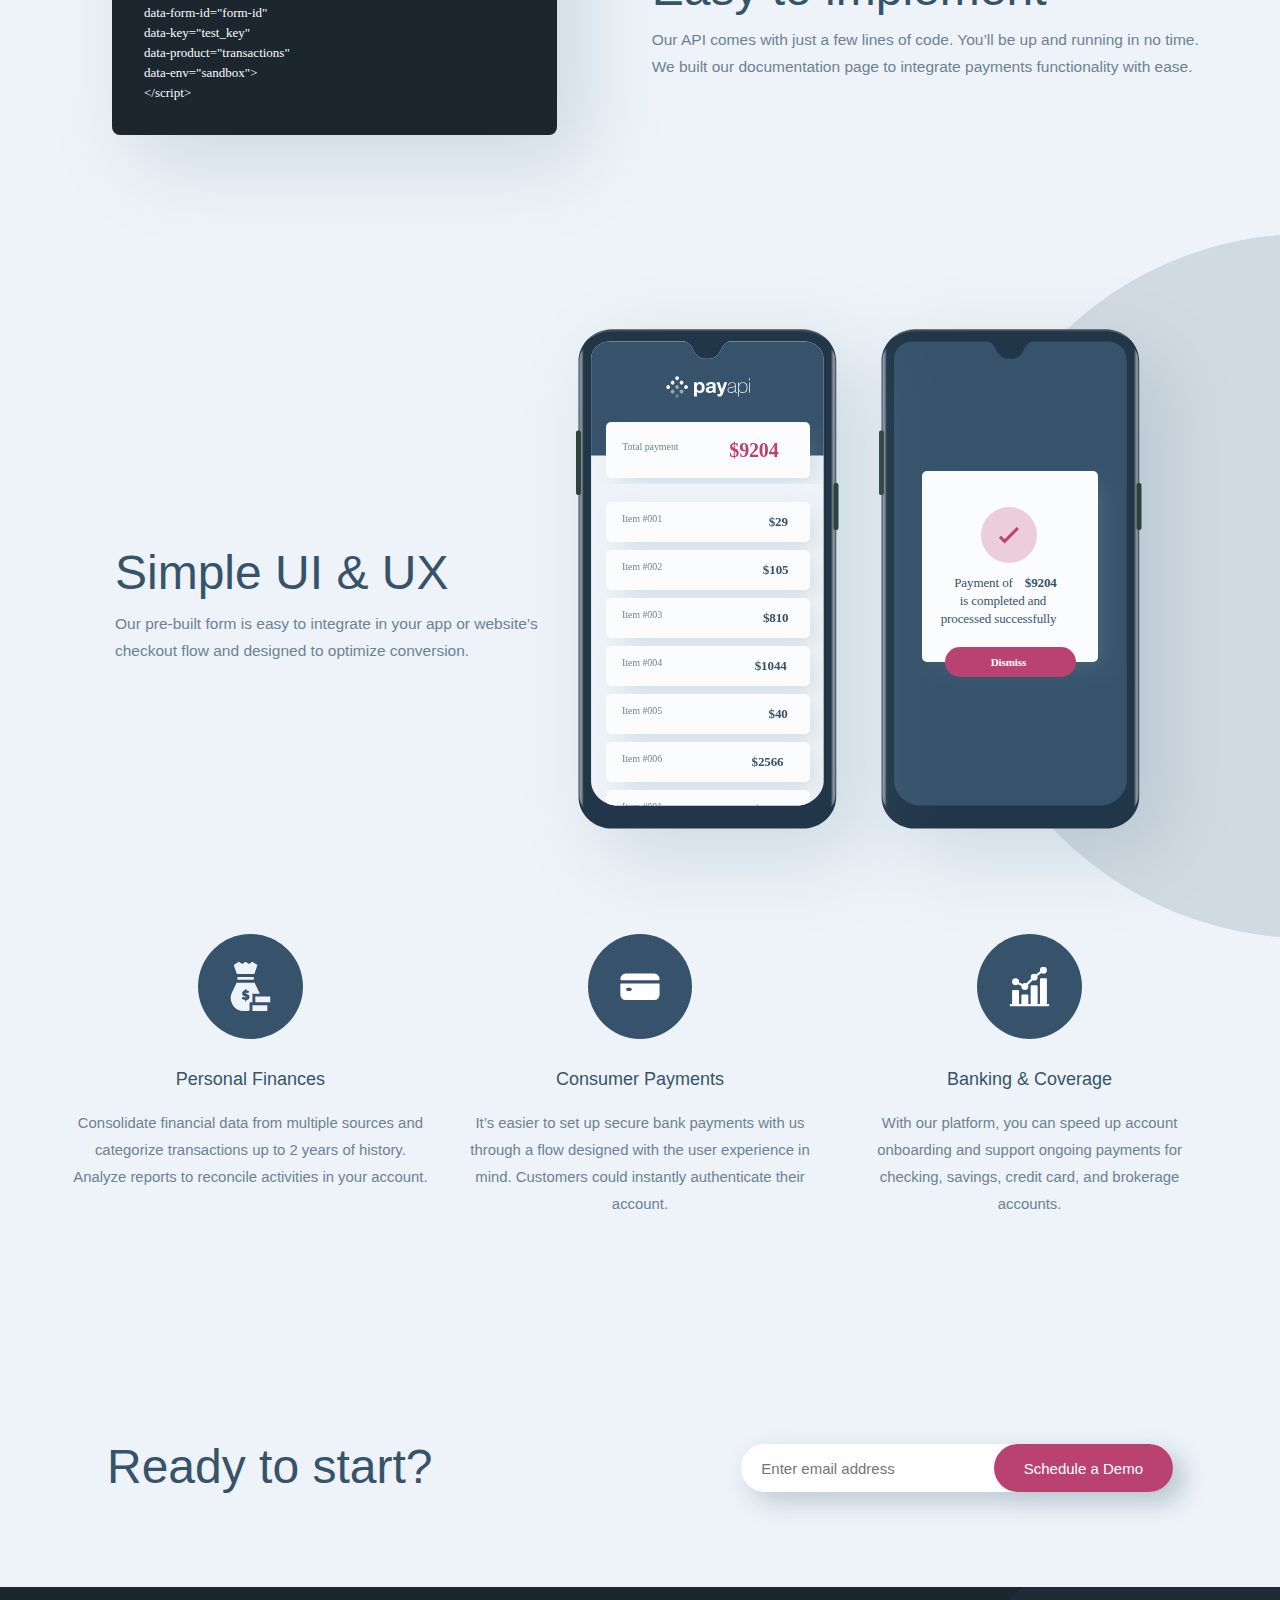
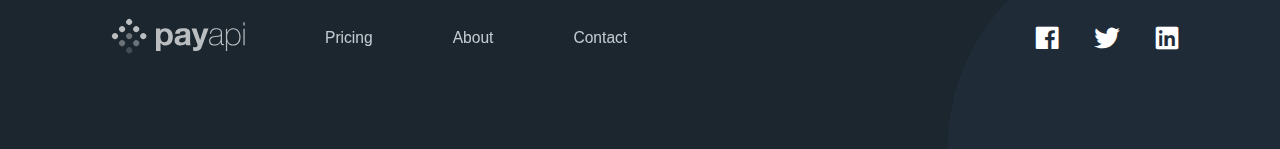
==== commit 7ad67c91: "first commit" ====
--- a/index.html
+++ b/index.html
@@ -8,10 +8,17 @@
     <title>PayApi</title>
     <link rel="stylesheet" href="./css/style.css">
     <link rel="stylesheet" href="./fonts/remixicon.css">
+    <script src="./js/jquery-1.10.2.min.js"></script>
 </head>
 
 <body>
-
+    <!-- <div class="loader-wrap">
+        <img class="loader" src="./images/logo.svg" alt="">
+    </div> -->
+
+    <div class="loader-cont">
+        <img src="./images/logo.svg" alt="">
+    </div>
     <div class="page">
 
         <div class="over">
@@ -30,7 +37,7 @@
         <!-- ============================ -->
         <div class="mobile-nav">
             <div class="logo">
-                <a href="#a"><img src="./images/logo.svg" alt="logo"></a>
+                <a href="./index.html"><img src="./images/logo.svg" alt="logo"></a>
             </div>
             <i id="s-menu" class="ri ri-menu-line"></i>
         </div>
@@ -50,10 +57,10 @@
                 <a href="./pricing.html">
                     <li>Pricing</li>
                 </a>
-                <a href="#a">
+                <a href="./about us.html">
                     <li>About</li>
                 </a>
-                <a href="#a">
+                <a href="./contact.html">
                     <li>Contact</li>
                 </a>
             </ul>
@@ -69,7 +76,7 @@
         <nav>
             <div class="nav-left">
                 <div class="logo">
-                    <a href="#a"><img src="./images/logo.svg" alt="logo"></a>
+                    <a href="./index.html"><img src="./images/logo.svg" alt="logo"></a>
                 </div>
                 <ul>
                     <a href="./pricing.html">
@@ -78,7 +85,7 @@
                     <a href="./about us.html">
                         <li>About</li>
                     </a>
-                    <a href="#a">
+                    <a href="./contact.html">
                         <li>Contact</li>
                     </a>
                 </ul>
@@ -254,13 +261,13 @@
             <div class="flex">
                 <div class="footer-left">
                     <div class="logo">
-                        <a href="#a"><img src="./images/logo.svg" alt="logo"></a>
+                        <a href="./index.html"><img src="./images/logo.svg" alt="logo"></a>
                     </div>
                     <ul>
-                        <a href="#a">
+                        <a href="./pricing.html">
                             <li>Pricing</li>
                         </a>
-                        <a href="#a">
+                        <a href="./about us.html">
                             <li>About</li>
                         </a>
                         <a href="#a">
@@ -279,6 +286,18 @@
     </div>
 
     <script src="./js/script.js"></script>
+    <script>
+        $(document).ready(function(){
+            setTimeout(()=>{
+                $('.loader-cont').addClass(".loader-cont");
+            },1500);
+
+            setTimeout(()=>{
+                $('.loader-cont').remove(".loader-cont");
+            },4000);
+        })
+    </script>
+    
 </body>
 
 </html>--- a/css/style.css
+++ b/css/style.css
@@ -8,14 +8,67 @@
     padding: 0;
     box-sizing: border-box;
 }
-
+.loader-cont{
+    width: 100%;
+    height: 100vh;
+    background-color: #e2ebf3;
+    position: fixed;
+    z-index: 30000;
+    display: flex;
+    justify-content: center;
+    align-items: center;
+}
+.loader-cont img{
+    animation: ani 2s  infinite ease-in-out;
+}
+.loader-cont2{
+    width: 100%;
+    height: 100vh;
+    background-color: #e2ebf3;
+    position: fixed;
+    z-index: 30000;
+    display: flex;
+    justify-content: center;
+    align-items: center;
+}
+.loader-cont2 img{
+    animation: ani 2s  infinite ease-in-out;
+}
+@keyframes ani {
+    0%{
+        opacity: 0;
+        /* fill: #ffff; */
+    }
+    50%{
+        opacity: 1;
+        /* fill: #1b262f; */
+    }
+    100%{
+        opacity: 0;
+        /* fill: #ffff; */
+    }
+}
+/* .loader-wrap{
+    width: 100%;
+    height: 100%;
+    position: fixed;
+    top: 0;
+    left: 0;
+    background-color: #EDF3F8;
+    z-index: 30000;
+    display: flex;
+    justify-content: center;
+    align-items: center;
+} */
 body{
     background-color: #EDF3F8;
 }
 .page{
     overflow: hidden;
 }
-
+.bb{
+    display: none;
+}
 /* ======================== */
 /* ========== Nav ========= */
 /* ======================== */
@@ -572,12 +625,10 @@
 .mains-top{
     width: 100%;
     height: 95vh;
-    /* background-color: red; */
     margin-top: 10px;
     margin-bottom: 20px;
 }
 .mains-top .wraps{
-    /* background-color: yellow; */
     width: 82.5%;
     height: 100vh;
     margin: auto;
@@ -598,7 +649,6 @@
     font-weight: 300;
 }
 .mains-top .wraps .item-hold{
-    /* background-color: green; */
     width: 100%;
     height: 60vh;
     margin-top: 60px;
@@ -608,16 +658,13 @@
     justify-content: space-between;
 }
 .mains-top .wraps .item-hold .item{
-    /* background-color: yellow; */
     width: 22%;
     height: 46%;
     margin-bottom: 30px;
 }
 .mains-top .wraps .item-hold .item .top{
-    /* background-color: #6e96b6; */
     width: 100%;
     height: 50%;
-    /* padding-top: 20px; */
 }
 .mains-top .wraps .item-hold .item .top .icon{
     background-color: #36536B;
@@ -631,11 +678,9 @@
 }
 .mains-top .wraps .item-hold .item .top .icon .bee{
     font-size: 42px;
-    /* color: #f0a1bf; */
     color: rgb(230, 228, 228);
 }
 .mains-top .wraps .item-hold .item .bot{
-    /* background-color: #166eb6; */
     width: 100%;
     height: 50%;
     padding-top: 7px;
@@ -656,8 +701,6 @@
     color: #6c8294;
     line-height: 21px;
 }
-
-
 .main{
     overflow: hidden;
     width: 100%;
@@ -698,7 +741,6 @@
     100%{
         left: -75px;
     }
-
 }
 .main .circle2{
     background-color: #da6d973a;
@@ -722,7 +764,6 @@
     100%{
         right: -75px;
     }
-
 }
 .main .top{
     width: 100%;
@@ -752,7 +793,6 @@
     color: rgb(201, 200, 200);
     font-family: 'Poppins-Regular.ttf';
 }
-
 .main .content-hold  .span{
     position: relative;
     top: 35px;
@@ -771,7 +811,6 @@
     box-shadow: 2px 2px 5px #ba427044;
     top: 28px;
 }
-
 .price{
     margin-top: 40px;
 }
@@ -793,11 +832,9 @@
     letter-spacing: 1px;
 }
 .price .toggle{
-    /* background-color: red; */
     width: 100%;
     height: 12vh;
     margin-top: 30px;
-    /* position: relative; */
 }
 .price .toggle .btn{
     width: 20%;
@@ -850,27 +887,21 @@
     font-weight: 600;
     letter-spacing: 0.8px;
 }
-
-
 .con{
-    /* background-color: red; */
     width: 100%;
     height: 75vh;
     margin-top: 50px;
 }
 .con .wrapper{
-    /* background-color: green; */
     width: 85%;
     height: 75vh;
     margin: auto;
     display: flex;
     justify-content: space-between;
-    /* position: relative; */
 }
 .con .wrapper .card{
     width: 30%;
     height:68vh;
-    /* background-color: red; */
     position: relative;
     transform-style: preserve-3d;
     transition: all 0.5s ease-in-out;
@@ -982,7 +1013,6 @@
 .con .wrapper .front .features .circle{
     width: 15px;
     height: 15px;
-    /* background-color: rgba(112, 112, 112, 0.308); */
     background-color: #ba427041;
     border-radius: 50%;
     display: flex;
@@ -1066,15 +1096,13 @@
 .con .wrapper .back .get-started button{
     background-color: #da6d97;
     color: white;
-    /* font-weight: 600; */
 }
 
 .try-free{
-    width: 86%;
+    width: 100%;
     height: 45vh;
     background-image: linear-gradient( rgba(0,0,0,0.3),rgba(0,0,0,0.3),rgba(0,0,0,0.3)), url(../images/b2.jpg);
     background-position: bottom left;
-    background-color: red;
     margin: 30px auto;
     padding: 30px 0px;
     display: flex;
@@ -1126,8 +1154,6 @@
     margin-top: 40px;
     margin-bottom: 20px;
     margin-left: 6px;
-    /* margin: 40px auto; */
-    /* background-color: RED; */
 }
 .try-free span{
     color: #DA6D97;
@@ -1141,7 +1167,6 @@
 .about-us{
     width: 82.5%;
     margin: 30px auto;
-    /* background-color: red; */
     height: auto;
 }
 .about-us .flex-hold{
@@ -1150,12 +1175,11 @@
 }
 .about-us .left{
     width: 45%;
-    /* background-color: green; */
 }
 .about-us .left h1{
     font-family: 'Poppins-Regular.ttf';
     font-size: 38px;
-    font-weight: 800;
+    font-weight: 500;
     letter-spacing: 1px;
     color: #36495a;
 }
@@ -1164,7 +1188,6 @@
 }
 .about-us .right{
     width: 45%;
-    /* background-color: green; */
     display: flex;
     align-items: flex-end;
     padding-bottom: 5px;
@@ -1173,6 +1196,7 @@
     font-family: 'Poppins-Regular.ttf';
     color: #36495a;
     line-height: 34px;
+    font-weight: 300;
 }
  .abt-image{
     width: 100%;
@@ -1180,27 +1204,630 @@
     background-color: red;
     margin-top: 60px;
     margin-bottom: 60px;
-    background-image: linear-gradient(45deg, rgba(0,0,0,0.3), rgba(0,0,0,0.2), rgba(0,0,0,0.1)), url(../images/image-team-members.jpg);
-}
+    background-image: linear-gradient(45deg, rgba(0,0,0,0.5), rgba(0,0,0,0.2), rgba(0,0,0,0.5)), url(../images/team.jpg);
+    background-repeat: no-repeat;
+    background-position: center;
+    background-size: cover;
+}
+
 .detail-hold{
     width: 82.5%;
     margin: 40px auto;
 }
 .detail{
-    margin-top: 40px;
+    margin-top: 70px;
     width: 100%;
     height: auto;
     display: flex;
     justify-content: space-between;
+}
+.detail h1{
+    text-align: center;
+    font-family: 'Poppins-Regular.ttf';
+    font-size: 30px;
+    font-weight: 300;
+    color: #36536b;
+}
+.detail p{
+    font-family:'Poppins-Regular.ttf';
+    line-height: 30px;
+    font-size: 15px;
+    text-align: center;
+    font-weight: 300;
+    color: #36536b;
 }
 .detail .left{
     width: 45%;
-    background-color: green;
 }
 .detail .right{
     width: 45%;
+    padding-top: 10px;
+}
+.more-details{
+    width: 82.5%;
+    display: flex;
+    margin: 30px auto;
+    justify-content:space-between;
+    height: auto;
+}
+.more-details .left{
+    height: 50vh;
+    width: 40%;
+    display: flex;
+    flex-direction: column;
+    align-items: flex-start;
+}
+.more-details .left h1{
+    font-size: 35px;
+    font-family: 'Poppins-Regular.ttf';
+    letter-spacing: 1.5px;
+    color: #36536b;
+    font-weight: 300;
+}
+.more-details .left p{
+    font-family: 'Poppins-Regular.ttf';
+    margin-top: 10px;
+    line-height: 30px;
+    color: #415666;
+    font-size: 15px;
+}
+.more-details .left button{
+    padding: 12px 52px;
+    margin-top: 20px;
+    font-family: 'Poppins-Regular.ttf';
+    font-weight: 600;
+    letter-spacing: 1px;
+    border-radius: 20px;
+    outline: 0;
+    border: 0;
+    color: white;
+    background-color: #ba4270;
+    box-shadow: 10px 10px 25px rgba(54, 83, 107, 0.055);
+}
+.more-details .left button:hover{
+    background-color: #df779f;
+} 
+.more-details .right{
+    width: 50%;
+    height: 45vh;
+    display: flex;
+    justify-content: space-between;
+    flex-wrap: wrap;
+    margin-top: 15px;
+}
+.more-details .right .item{
+    width: 45%;
+    height: 12vh;
+    display: flex;
+    flex-direction: column;
+    justify-content: center;
+}
+.more-details .right .item .hold{
+    display: flex;
+    align-items: center;
+    gap: 1em;
+}
+.more-details .right .item .hold .icon{
+    width: 50px;
+    height: 50px;
+    background-color: #6c829442;
+    border-radius: 50%;
+    display: flex;
+    align-items: center;
+    justify-content: center;
+    border: 2px solid #ba4270;
+}
+.more-details .right .item .hold .icon img{
+    width: 90%;
+    pointer-events: none;
+}
+.more-details .right .item .hold h3{
+    font-size: 14px;
+    font-weight: 500;
+    letter-spacing: 1px;
+    color: #36536b;
+    font-family: 'Poppins-Regular.ttf';
+}
+.rating{
+    width: 82.5%;
+    height: auto;
+    margin: auto;
+}
+.rating .item-hold{
+    display: flex;
+    justify-content: space-between;
+    gap: 7.5em;
+    margin-bottom: 10px;
+}
+.rating hr{
+    border-color: #36536b;
+    border-width: thin;
+}
+.rating .item{
+    width: 30%;
+    height: 20vh;
+    margin-top: 20px;
+}
+.rating .item p{
+    font-family: 'Poppins-Regular.ttf';
+    color: #36536b;
+}
+.rating .item h1{
+    font-size: 56px;
+    font-family: 'Poppins-Regular.ttf';
+    color: #ba4270;
+    letter-spacing: 1.5px;
+}
+.rating .item .count span{
+    font-size: 56px;
+    font-family: 'Poppins-Regular.ttf';
+    color: #ba4270;
+    letter-spacing: 1.5px;
+    font-weight: 600;
+}
+.detail-hold{
+    width: 82.5%;
+    margin: 40px auto;
+}
+.detail{
+    margin-top: 70px;
+    width: 100%;
+    height: auto;
+    display: flex;
+    justify-content: space-between;
+}
+.detail h1{
+    text-align: center;
+    font-family: 'Poppins-Regular.ttf';
+    font-size: 30px;
+    font-weight: 300;
+    color: #36536b;
+}
+.detail p{
+    font-family:'Poppins-Regular.ttf';
+    line-height: 30px;
+    font-size: 15px;
+    text-align: center;
+    font-weight: 300;
+    color: #36536b;
+}
+.detail .left{
+    width: 45%;
+}
+.detail .right{
+    width: 45%;
+    padding-top: 10px;
+}
+.teams{
+    width: 100%;
+    display: flex;
+    justify-content: space-between;
+}
+.teams .item{
+    width: 45%;
+    height: auto;
+    font-family: 'Poppins-Regular.ttf';
+}
+.teams .item h2{
+    font-size: 47px;
+    color: #36536b;
+    letter-spacing: 0.5px;
+}
+.teams .item p{
+    font-size: 15px;
+    color: #36536b;
+    line-height: 27px;
+}
+.teams .item span{
+    display: flex;
+    align-items: center;
+    gap: 0.5em;
+}
+.teams .item span a{
+    position: relative;
+    top: 10px;
+    color: black;
+    font-weight: 600;
+}
+.teams .item span a:hover{
+    color: #ba4270;
+}
+.teams .item span i{
+    font-size: 18px;
+    margin-top: 22px;
+    color: #ba4270;
+}
+.background{
+    width: 84.5%;
+    height: auto;
+    background-color: #d1dae236;
+    margin: 25px auto;
+    overflow: hidden;
+    position: relative;
+    filter: brightness(85%);
+    display: flex;
+    justify-content: space-between;
+}
+.background .left{
+    width: 45%;
+    height: 78vh;
+    padding-top: 135px;
+    padding-left: 30px;
+}
+.background .left h1{
+    font-family: 'Poppins-Regular.ttf';
+    font-size: 50px;
+    font-weight: 600;
+    color: #36536b;
+}
+.background .left span{
+    color: #ba4270;
+}
+.background .left .btn-hold{
+    width: 63%;
+    height: auto;
+    display: flex;
+    justify-content: space-between;
+    margin-top: 30px;
+}
+.background .left .btn-hold button{
+    padding: 15px 28px;
+    border-radius: 25px;
+    outline: 0;
+    border: 2px solid #ba4270;
+    color: #36536b;
+    font-weight: 600;
+    font-family: 'Poppins-Regular.ttf';
+    background-color: #ba4270;
+}
+.background .left .btn-hold .btn-right button{
+    background-color: transparent;
+}
+.background .left .btn-hold .btn-right button:hover{
+    background-color: #ba4270;
+    color: white;
+}
+.background .left .btn-hold .btn-left button{
+    color: white;
+}
+.background .left .btn-hold .btn-left button:hover{
+    background-color: #DA6D97;
+    border-color: #DA6D97;
+}
+.background .right{
+    width: 45%;
+    height: 78vh;
+    position: relative;
+    background-image: url(../images/person\ \(2\).png);
+    background-position: -200px 0px;
+    background-size: 170%;
+    background-repeat: no-repeat;
+    filter: brightness(98%);
+}
+.background .right .logo{
+    position: absolute;
+    bottom: 30px;
+    left: 153px;
+    width: 19%;
+    opacity: .75;
+    mix-blend-mode: screen;
+    filter: blur(100px);
+    filter: brightness(400%);
+    transform: rotate(-0.7deg);
+}
+.background .right .float{
+    padding: 5px 13px;
+    background-color: #ecdce7;
+    width: fit-content;
+    border-radius: 30px;
+    font-family: 'Poppins-Regular.ttf';
+    font-size: 13px;
+    color: #36536b;
+    font-weight: 600;
+    box-shadow: 2px 2px 2px rgba(0, 0, 0, 0.11);
+}
+.background .right .float1{
+    position: relative;
+    top: 190px;
+    left: -30px;
+    animation: float 6s ease-in-out infinite, rotate 2s infinite ease-in-out;
+    letter-spacing: 0.5px;
+}
+@keyframes rotate {
+    0%{
+        box-shadow: 0 0 0 0 #ecdce7;
+    }
+    100%{
+        box-shadow: 0 0 0 12px #fbb32f02;
+    }
+}
+@keyframes float {
+    0%{
+        transform: translateY(3px);
+        box-shadow: 2px 2px 2px rgba(0, 0, 0, 0.11);
+    }
+    50%{
+        transform: translateY(-3px);
+        box-shadow: 2px 7px 6px rgba(0, 0, 0, 0.11);
+    }
+    100%{
+        transform: translateY(3px);
+        box-shadow: 2px 2px 2px rgba(0, 0, 0, 0.11);
+    }
+}
+@keyframes rotate2 {
+    0%{
+        box-shadow: 0 0 0 0 #d8e9f7;
+    }
+    100%{
+        box-shadow: 0 0 0 12px #fbb32f02;
+    }
+}
+@keyframes float2 {
+    0%{
+        transform: translateY(-3px);
+        box-shadow: 2px 2px 2px rgba(0, 0, 0, 0.11);
+    }
+    50%{
+        transform: translateY(3px);
+        box-shadow: 2px 7px 6px rgba(0, 0, 0, 0.11);
+    }
+    100%{
+        transform: translateY(-3px);
+        box-shadow: 2px 2px 2px rgba(0, 0, 0, 0.11);
+    }
+}
+@keyframes rotate3 {
+    0%{
+        box-shadow: 0 0 0 0 rgba(161, 243, 161, 0.959);
+    }
+    100%{
+        box-shadow: 0 0 0 12px #fbb32f02;
+    }
+}
+@keyframes float3 {
+    0%{
+        transform: translateY(5px);
+        box-shadow: 2px 2px 2px rgba(0, 0, 0, 0.11);
+    }
+    50%{
+        transform: translateY(-5px);
+        box-shadow: 2px 7px 6px rgba(0, 0, 0, 0.11);
+    }
+    100%{
+        transform: translateY(5px);
+        box-shadow: 2px 2px 2px rgba(0, 0, 0, 0.11);
+    }
+}
+@keyframes rotate4 {
+    0%{
+        box-shadow: 0 0 0 0 #f5e9b6;
+    }
+    100%{
+        box-shadow: 0 0 0 12px #fbb42f11;
+    }
+}
+@keyframes float4 {
+    0%{
+        transform: translateY(20px);
+        box-shadow: 2px 2px 2px rgba(0, 0, 0, 0.11);
+    }
+    50%{
+        transform: translateY(15px);
+        box-shadow: 2px 7px 6px rgba(0, 0, 0, 0.11);
+    }
+    100%{
+        transform: translateY(20px);
+        box-shadow: 2px 2px 2px rgba(0, 0, 0, 0.11);
+    }
+}
+
+.background .right .float3{
+    position: relative;
+    top: 360px;
+    left: 355px;
+    background-color: rgba(161, 243, 161, 0.959);
+    animation: float 6s ease-in-out infinite, rotate3 2s infinite ease-in-out;
+    letter-spacing: 0.6px;
+}
+.background .right .float4{
+    position: relative;
+    top: 310px;
+    left: -80px;
+    background-color: #f5e9b6;
+    animation: float4 6s ease-in-out infinite, rotate4 2s infinite ease-in-out;
+}
+.background .right .float2{
+    position: relative;
+    top: 190px;
+    left: 320px;
+    background-color: #c8e4fa;
+    animation: float2 6s ease-in-out infinite, rotate2 2s infinite ease-in-out;
+}
+.background .right .img-hold{
+    overflow: hidden;
+}
+.background .person{
+    position: absolute;
+    bottom: -50px;
+    width: 170%;
+    left: -230px;
+}
+.about .s-hold{
+    display: none;
+}
+/* ============================== */
+/* ======== Contact css ======== */
+/* ============================== */
+
+.contact .contact-main{
+    width: 82.5%;
+    height: 92vh;
+    margin: 20px auto;
+    display: flex;
+    justify-content: space-between;
+}
+.contact .contact-main .left{
+    width: 40%;
+    height: 92vh;
+    background-color: #E0E6EC;
+    box-shadow: 1px 2px 5px rgba(0, 0, 0, 0.13);
+}
+.contact .contact-main .left form{
+    padding: 20px 30px;
+    font-family: 'Poppins-Regular.ttf';
+    color: #36536b;
+    
+}
+.contact .contact-main .left form h1{
+    font-size: 25px;
+    margin-bottom: 5px;
+    color: #ba4270;
+}
+.contact .contact-main .left form label{
+    font-weight: 600;
+    font-size: 14px;
+}
+.contact .contact-main .left form .btn{
+    width: 100%;
+    display: flex;
+    justify-content: center;
+    margin-top: 10px;
+}
+.contact .contact-main .left form .btn button{
+    padding: 12px 0px;
+    width: 100%;
+    border-radius: 5px;
+    border: 0;
+    outline: 0;
+    background-color: #ba4270;
+    color: white;
+    box-shadow: 1px 2px 5px rgba(0, 0, 0, 0.205);
+}
+.contact .contact-main .left form .btn button:hover{
+    background-color: #DA6D97;
+}
+.contact .contact-main .left form .first{
+    display: flex;
+    gap: 2em;
+    margin-top: 10px;
+}
+.contact .contact-main .left form input{
+    width: 100%;
+    padding: 10px 0px;
+    padding-left: 10px;
+    font-size: 15px;
+    border: 0;
+    outline: 0;
+    border: 2px solid #6c8294;
+    border-radius: 5px;
+    margin-bottom: 20px;
+    background-color: transparent;
+}
+.contact .contact-main .left form textarea{
+    width: 100%;
+    resize: none;
+    border: 0;
+    outline: 0;
+    border-radius: 5px;
+    border: 2px solid #6c8294;
+    padding-left: 10px;
+    padding-top: 5px;
+    font-size: 15px;
+    font-family: 'Poppins-Regular.ttf';
+    background-color: transparent;
+}
+.contact .contact-main .right{
+    width: 50%;
+    height: 92vh;
     background-color: green;
-}
+    object-fit: cover;
+    box-shadow: 1px 2px 5px rgba(0, 0, 0, 0.13);
+}
+.contact .contact-main .right iframe{
+    width: 100%;
+    height: 100%;
+    filter: grayscale(70%);
+}
+.contact2{
+    width: 82.5%;
+    height: 52vh;
+    margin: 70px auto;
+    text-align: center;
+    font-family: 'Poppins-Regular.ttf';
+    display: flex;
+    flex-direction: column;
+    justify-content: space-between;
+}
+.contact2 .top{
+    height: 52vh;
+}
+.contact2 h1{
+    font-size: 33px;
+    letter-spacing: 1px;
+    color: #36536b;
+}
+.contact2 h3{
+    color: #36536bdc;
+    font-size: 18px;
+}
+.contact2 p{
+    color: #36536bdc;
+    font-size: 16px;
+}
+.botoms{
+    width: 100%;
+    height: 52vh;
+    display: flex;
+    justify-content: space-between;
+}
+.botoms .item{
+    width: 30%;
+    height: 29vh;
+    background-color: #e2ebf3;
+    padding-left: 30px;
+    padding-top: 28px;
+    display: flex;
+    flex-direction: column;
+    align-items: flex-start;
+    border-radius: 20px;
+    box-shadow: 2px 2px 5px rgba(0, 0, 0, 0.137);
+    transition: 0.3s all ease-in-out;
+}
+.botoms .item:hover{
+    box-shadow: 2px 5px 5px rgba(0, 0, 0, 0.137);
+    margin-top: -8px;
+
+}
+.botoms .item .icons{
+    background-color: #d35586;
+    width: 58px;
+    height: 53px;
+    display: flex;
+    justify-content: center;
+    align-items: center;
+    border-radius: 15px;
+}
+.botoms .item .icons .cons{
+    font-size: 35px;
+    color: rgb(240, 238, 238);
+    font-weight: 100;
+}
+.botoms .item .texts{
+    text-align: left;
+    margin-top: 22px;
+    letter-spacing: 1px;
+    line-height: 25px;
+}
+.botoms .item .texts h4{
+    color: #36536b;
+}
+.botoms .item .texts p{
+    font-size: 14px;
+    color: #36536bdc;
+}
+
+
 
 /* ============================== */
 /* ======== Mini-desktop ======== */
@@ -1283,6 +1910,30 @@
     .try-free{
         width: 94%;
         height: auto;
+    }
+    .about-us, .more-details, .rating{
+        width: 94%;
+    }
+    .detail-hold{
+        width: 94%;
+    }
+    .rating .item-hold{
+        gap: 5em;
+    }
+    .background{
+        width: 95%;
+    }
+    .background .right{
+        background-position: -200px 50px;
+    }
+    .background .right .logo{
+        display: none;
+    }
+    .contact .contact-main{
+        width: 94%;
+    }
+    .contact2{
+        width: 94%;
     }
 }
 
@@ -1504,7 +2155,6 @@
     .pricing .mains-top .wraps .item-hold{
         height: auto;
     }
-    
     .pricing .mains-top{
         height: auto;
         margin-bottom: 20px;
@@ -1514,27 +2164,22 @@
         max-height: 400px;
     }
     .price .toggle{
-        /* background-color: yellow; */
         height: auto;
         width: 100%;
     }
     .price .toggle .btn{
         width: fit-content;
         height: auto;
-        /* background-color: red; */
     }
     .price .bb{
         width: fit-content;
     }
     .con{
-        /* height: auto; */
-        /* background-color: blue; */
         min-height: 1530px;
         margin-top: 70px;
     }
     .con .wrapper{
         height: auto;
-        /* background-color: brown; */
         flex-wrap: wrap;
         margin: auto;
     }
@@ -1542,7 +2187,6 @@
         width: 60%;
         margin: auto;
         max-height: 480px;
-        /* background-color: red; */
         margin-bottom: 50px;
     }
     .con .wrapper .front{
@@ -1553,15 +2197,112 @@
         height: fit-content;
     }
     .con .wrapper .front .get-started{
-        margin-top: 15px;
+        margin-top: 25px;
     }
     .try-free .bottom{
         width: 60%;
     }
+
+    /* ============================== */
+    /* ======== about css ======== */
+    /* ============================== */
+    .about-us .left h1{
+        font-size: 30px;
+    }
+    .abt-image{
+        height: 40vh;
+    }
+    .more-details{
+        flex-wrap: wrap;
+    }
+    .more-details .left{
+        width: 80%;
+        margin: auto;
+        text-align: center;
+        height: auto;
+    }
+    .more-details .left h1{
+        font-size: 47px;
+    }
+    .more-details .left button{
+        margin: 35px auto;
+    }
+    .more-details .right{
+        width: 100%;
+        margin: auto;
+    }
+    .more-details .right .item .hold{
+        padding-left: 90px;
+        gap: 2em;
+    }
+    .more-details .right .item .hold .icon{
+        width: 70px;
+        height: 70px;
+    }
+    .rating .item-hold{
+        height: auto;
+        gap: 2em;
+    }
+    .rating .item{
+        height: auto;
+    }
+    .background{
+        width: 100%;
+        height: auto;
+    }
+    .background .left{
+        max-height: 460px;
+        padding-left: 20px;
+    }
+    .background .right{
+        max-height: 460px;
+        width: 50%;
+        background-position: -160px 30px;
+    }
+    .background .right .float2{
+        left: 245px;
+    }
+    .background .right .float3{
+        left: 244px;
+    }
+    .background .left h1{
+        font-size: 35px;
+    }
+    .background .left .btn-hold{
+        width: 87%;
+    }
+    .contact .contact-main .left{
+        height: fit-content;
+        width: 44%;
+    }
+    .contact .contact-main .right{
+        height: 100%;
+    }
+    .contact .contact-main{
+        max-height: 650px;
+    }
+    .contact2{
+        height: auto;
+    }
+    .botoms{
+        margin-top: 40px;
+        height: fit-content;
+    }
+    
 }
 
 @media screen and (max-width: 768px){
-    
+    .background .right .float2{
+        left: 220px;
+    }
+    .background .right .float3{
+        left: 225px;
+    }
+    .background .right{
+        max-height: 460px;
+        width: 50%;
+        background-position: -160px 70px;
+    }
 }
 
 /* ======================== */
@@ -1577,7 +2318,6 @@
         width: 100%;
         justify-content: space-between;
         align-items: center;
-        /* position: absolute; */
     }
     .mobile-nav i{
         font-size: 28px;
@@ -1731,7 +2471,6 @@
         width: 100%;
         align-items: center;
         flex-direction: column;
-        /* margin-left: -10px; */
         gap: 2.5em;
         position: relative;
         z-index: 10000;
@@ -1872,7 +2611,7 @@
         min-height: 1550px;
     }
     .con .wrapper .card{
-        width: 100%;
+        width: 90%;
         max-height: 485px;
     }
     .con .wrapper .front .features .text-hold{
@@ -1885,18 +2624,244 @@
     .price h1{
         font-size: 30px;
     }
+    .con .wrapper .front:hover{
+    box-shadow: 2px 5px 25px #36495a;
+}
+    .try-free{
+        width: 100%;
+        background-position: center;
+        margin-bottom: -40px;
+        background-image: none;
+    }
     .try-free h1{
         font-size: 30px;
+        color: #36536B;
+        font-weight: 400;
+    }
+    .try-free span{
+        color: #36536B;
     }
     .try-free .bottom{
         width: 95%;
+        margin-top: 25px;
     }
     .try-free .bottom  input{
         width: 100%;
         margin-bottom: 20px;
+        background-color: white;
     }
     .try-free .bottom  button{
         width: 100%;
         position: relative;
-    }
-}
+        margin-bottom: -10px;
+    }
+    .about .s-hold{
+        display: block;
+    }
+    
+    /* ============================== */
+    /* ======== about css ======== */
+    /* ============================== */
+
+    .about-us .flex-hold, .detail, .more-details, .rating .item-hold, .teams{
+        flex-wrap: wrap;
+    }
+   
+    .about-us .left, .detail .left{
+        width: 100%;
+        text-align: center;
+        height: auto;
+    }
+    .about-us .right, .detail .right{
+        width: 100%;
+        text-align: center;
+        height: auto;
+        margin-top: 30px;
+        padding-left: 15px;
+    }
+    .about-us .left h1{
+        font-size: 30px;
+        font-weight: 600;
+        display: none;
+    }
+    .about-us .right p{
+        text-align: left;
+        letter-spacing: 1px;
+    }
+    .abt-image{
+        height: 30vh;
+    }
+    .detail{
+        padding-left: 15px;
+    }
+    .detail .left h1, .detail .left p{
+        text-align: left;
+        letter-spacing: 1px;
+    }
+    .detail .right h1, .detail .right p{
+        text-align: left;
+        margin-left: -10px;
+        letter-spacing: 1px;
+    }
+    .more-details .left{
+        width: 100%;
+        height: auto;
+        margin-top: -20px;
+        text-align: left;
+        padding-left: 15px;
+    }
+    .more-details .left h1{
+        font-size: 30px;
+        text-decoration-color: #ba4270;
+        text-decoration-style: wavy;
+        text-decoration: wavy;
+    }
+    .more-details .left p{
+        letter-spacing: 1px;
+    }
+    .more-details .right{
+        width: 100%;
+        flex-wrap: wrap;
+        height: auto;
+    }
+    .more-details .right .item{
+        padding: 0;
+        width: 48%;
+        padding-left: 10px;
+    }
+    .more-details .right .item .hold .icon{
+        width: 47px;
+        height: 47px;
+    }
+    .more-details .right .item .hold .icon img{
+        width: 80%;
+    }
+    .more-details .right .item .hold .ic{
+        width: 52px;
+    }
+    .more-details .right .item .hold .ic2{
+        width: 60px;
+    }
+    .more-details .right .item .hold .ic img{
+        width: 74%;
+        margin-top: 3px;
+    }
+    .more-details .right .item .hold{
+        width: 100%;
+        padding: 0;
+        gap: 0.8em;
+    }
+    .rating .item{
+        width: 45%;
+        padding-left: 15px;
+    }
+    .rating .item2{
+        width: 100%;
+    }
+    .teams .item h2{
+        font-weight: 300;
+        text-align: left;
+        font-size: 30px;
+    }
+    .more-details .left button{
+        margin: 30px 0px;
+    }
+    .background{
+        width: 88%;
+        flex-wrap: wrap;
+    }
+    .background .left{
+        width: 100%;
+        max-height: 280px;
+        padding-top: 20px;
+        padding-left: 0px;
+    }
+    .background .right{
+        width: 100%;
+        max-height: 280px;
+        background-position: -75px -10px;
+        background-size: 140%;
+    }
+    .background .right .float{
+        font-size: 9px;
+        padding: 8px 13px;
+    }
+    .background .right .float1{
+        top: 59px;
+        left: 13px;
+        letter-spacing: normal;
+    }
+    .background .right .float2{
+        top: 45px;
+        left: 218px;
+    }
+    .background .right .float3{
+        left: 6px;
+        top: 170px;
+    }
+    .background .right .float4{
+        left: 225px;
+        top: 120px;
+    }
+    .background .left .btn-hold{
+        margin: 30px auto;
+    }
+    .background .left .btn-hold button{
+        padding: 10px 28px;
+    }
+    .background .right .logo{
+        display: none;
+        left: 125px;
+        top: 250px;
+        width: 18%;
+    }
+    .background .left h1{
+        font-weight: 300;
+        text-align: center;
+    }
+    .contact .contact-main{
+        width: 88%;
+        flex-wrap: wrap;
+        gap: 2em;
+        min-height: 640px;
+    }
+    .contact .contact-main .left{
+        width: 100%;
+        height: fit-content;
+        order: 2;
+    }
+    .contact .contact-main .left form{
+        height: fit-content;
+    }
+    .contact2 .top{
+        height: auto;
+        padding: 0px 20px;
+    }
+    .contact .contact-main .right{
+        width: 100%;
+        max-height: 320px;
+    }
+    .contact2{
+        margin-top: 470px;
+    }
+    .botoms{
+        flex-wrap: wrap;
+        height: fit-content;
+        gap: 1.5em;
+    }
+    .contact2 h1{
+        font-size: 30px;
+        font-weight: 300;
+    }
+    .botoms .item{
+        width: 85%;
+        height: auto;
+        border-radius: 15px;
+        margin: auto;
+        padding-bottom: 10px;
+    }
+    .contact .contact-main .left form .first{
+        display: block;
+    }
+
+}
